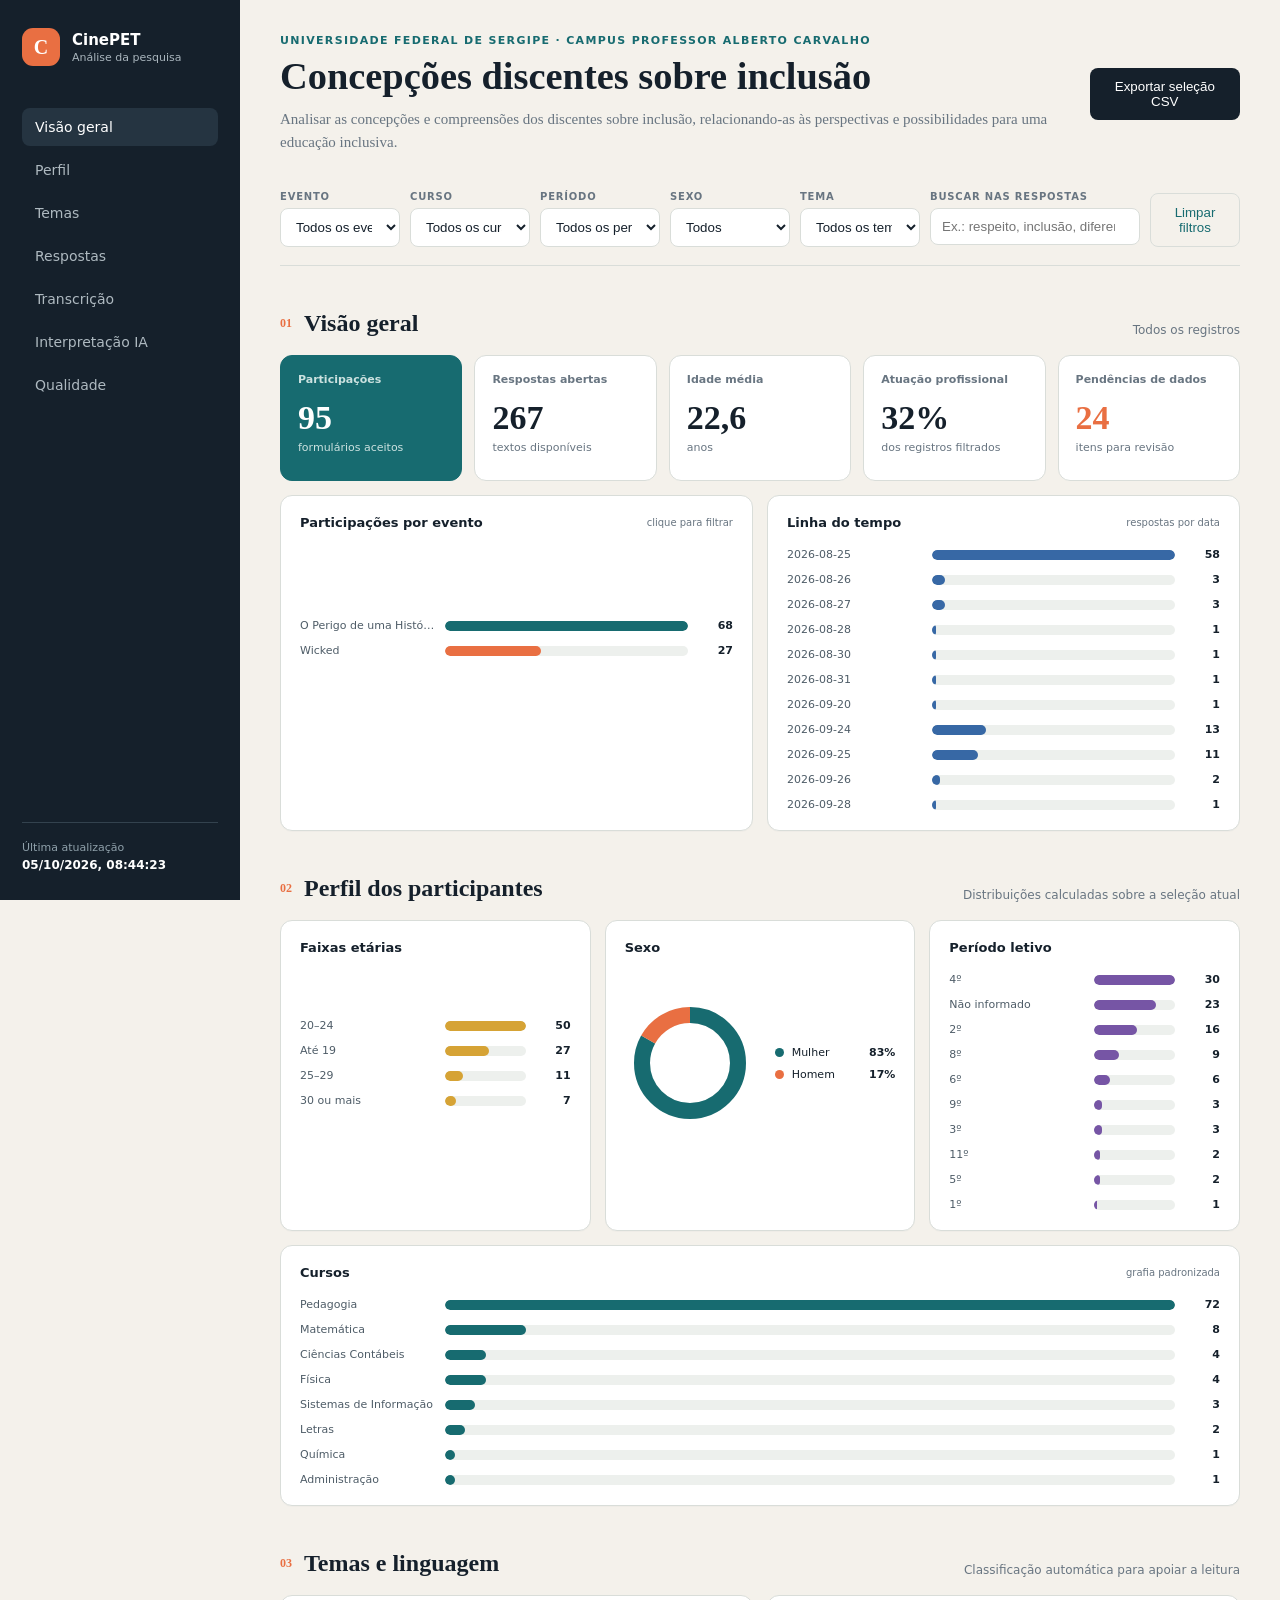
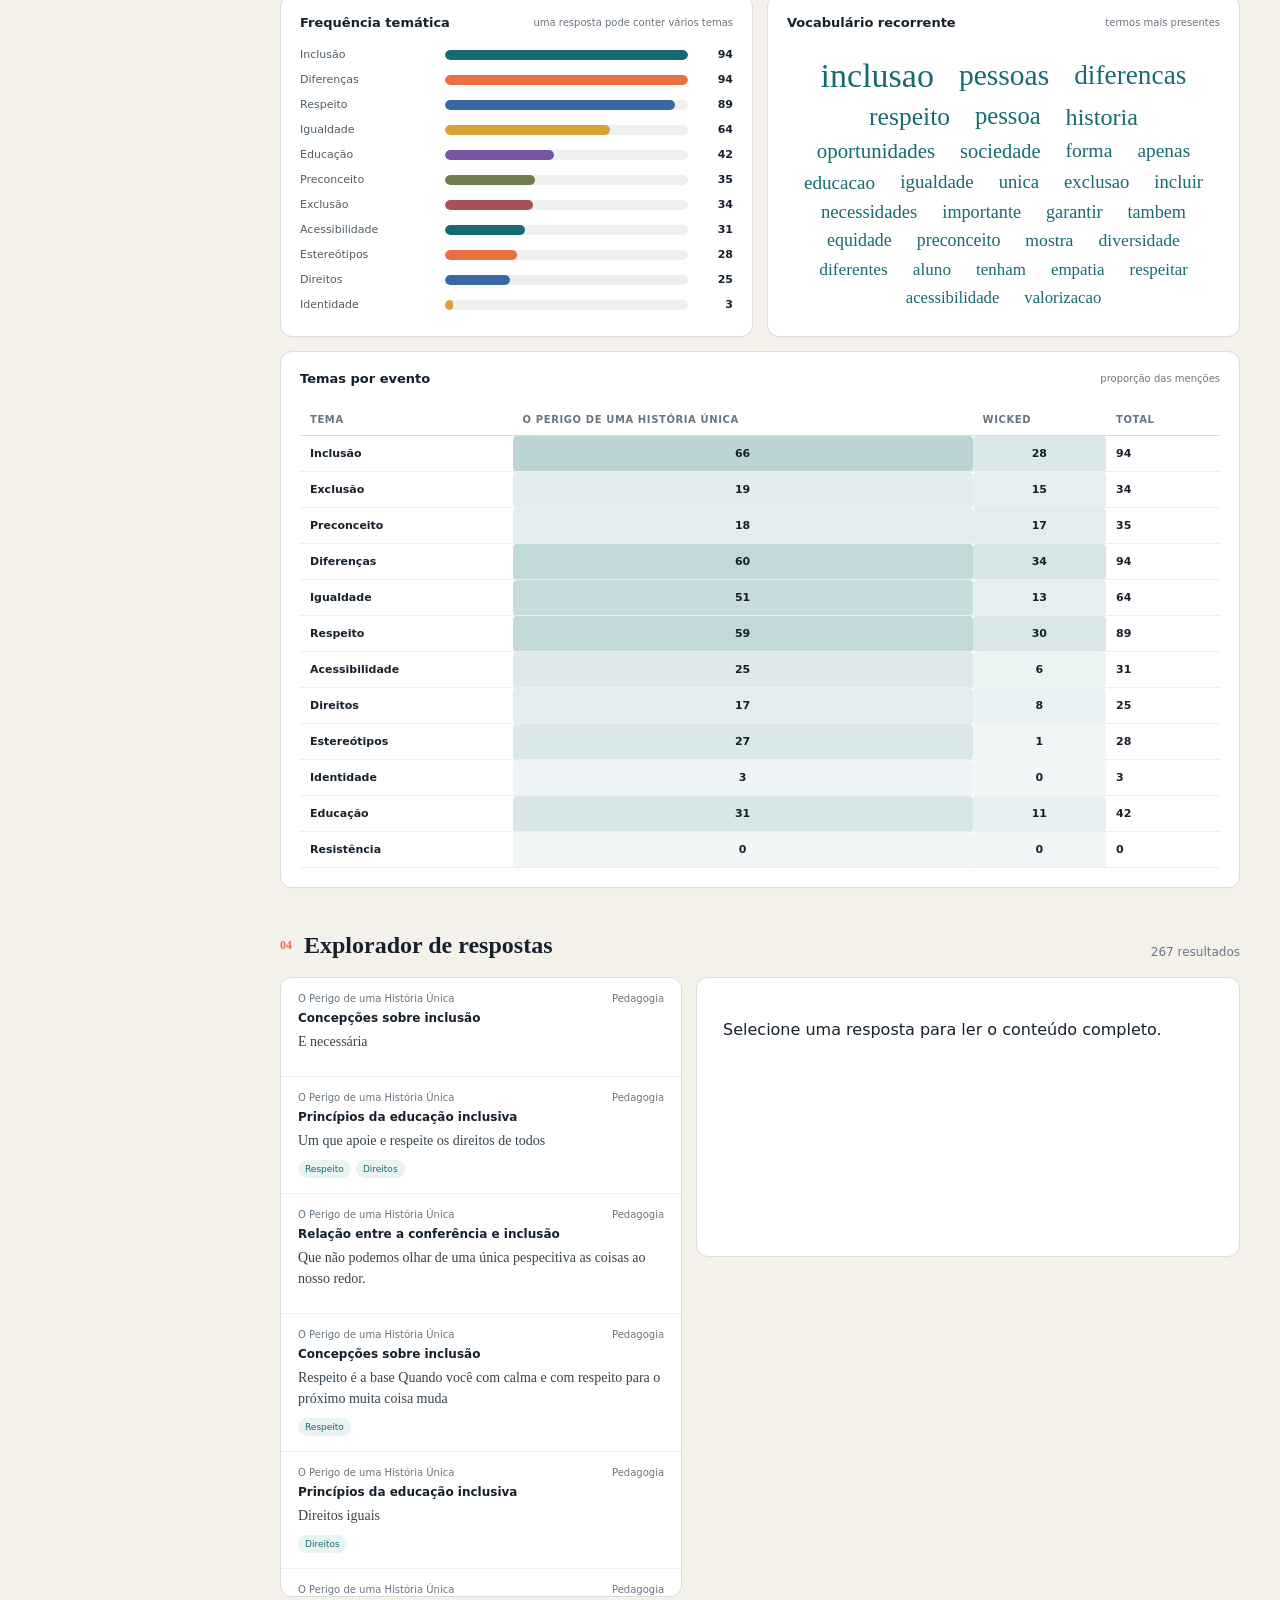
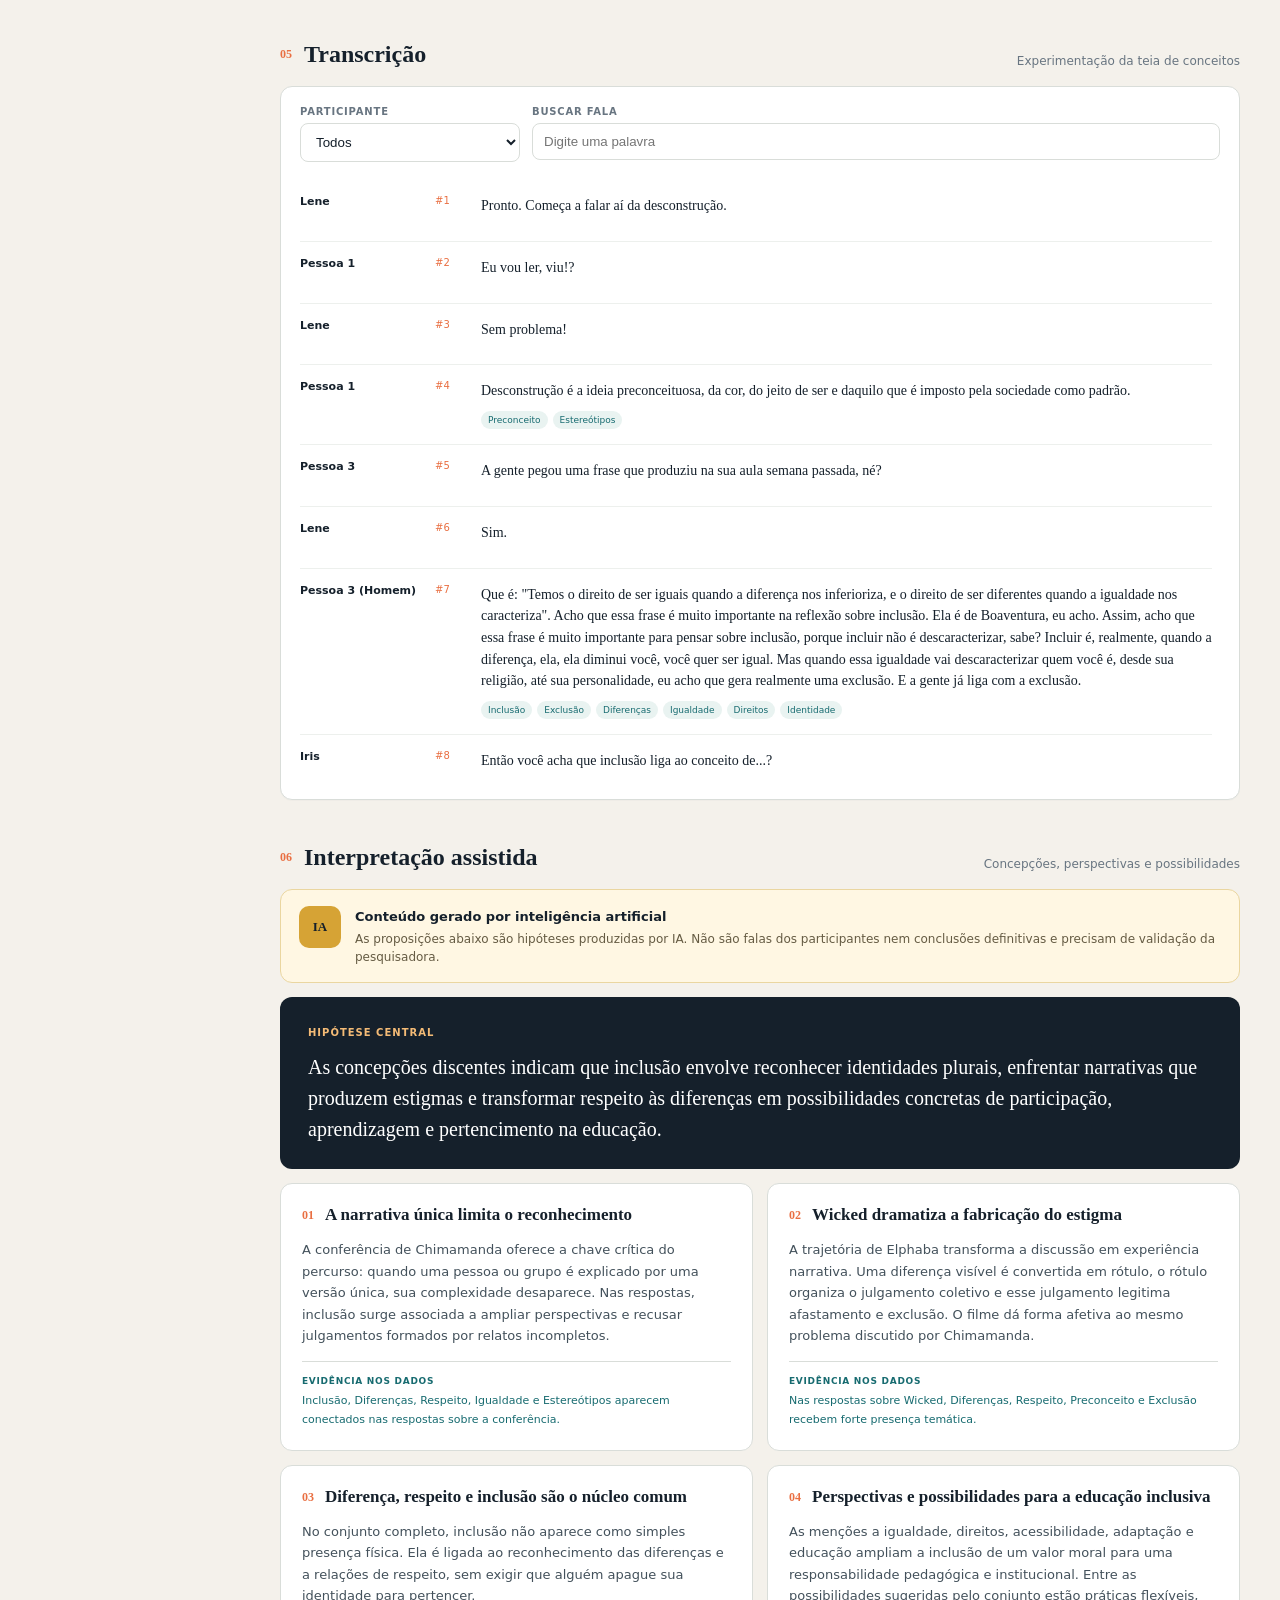
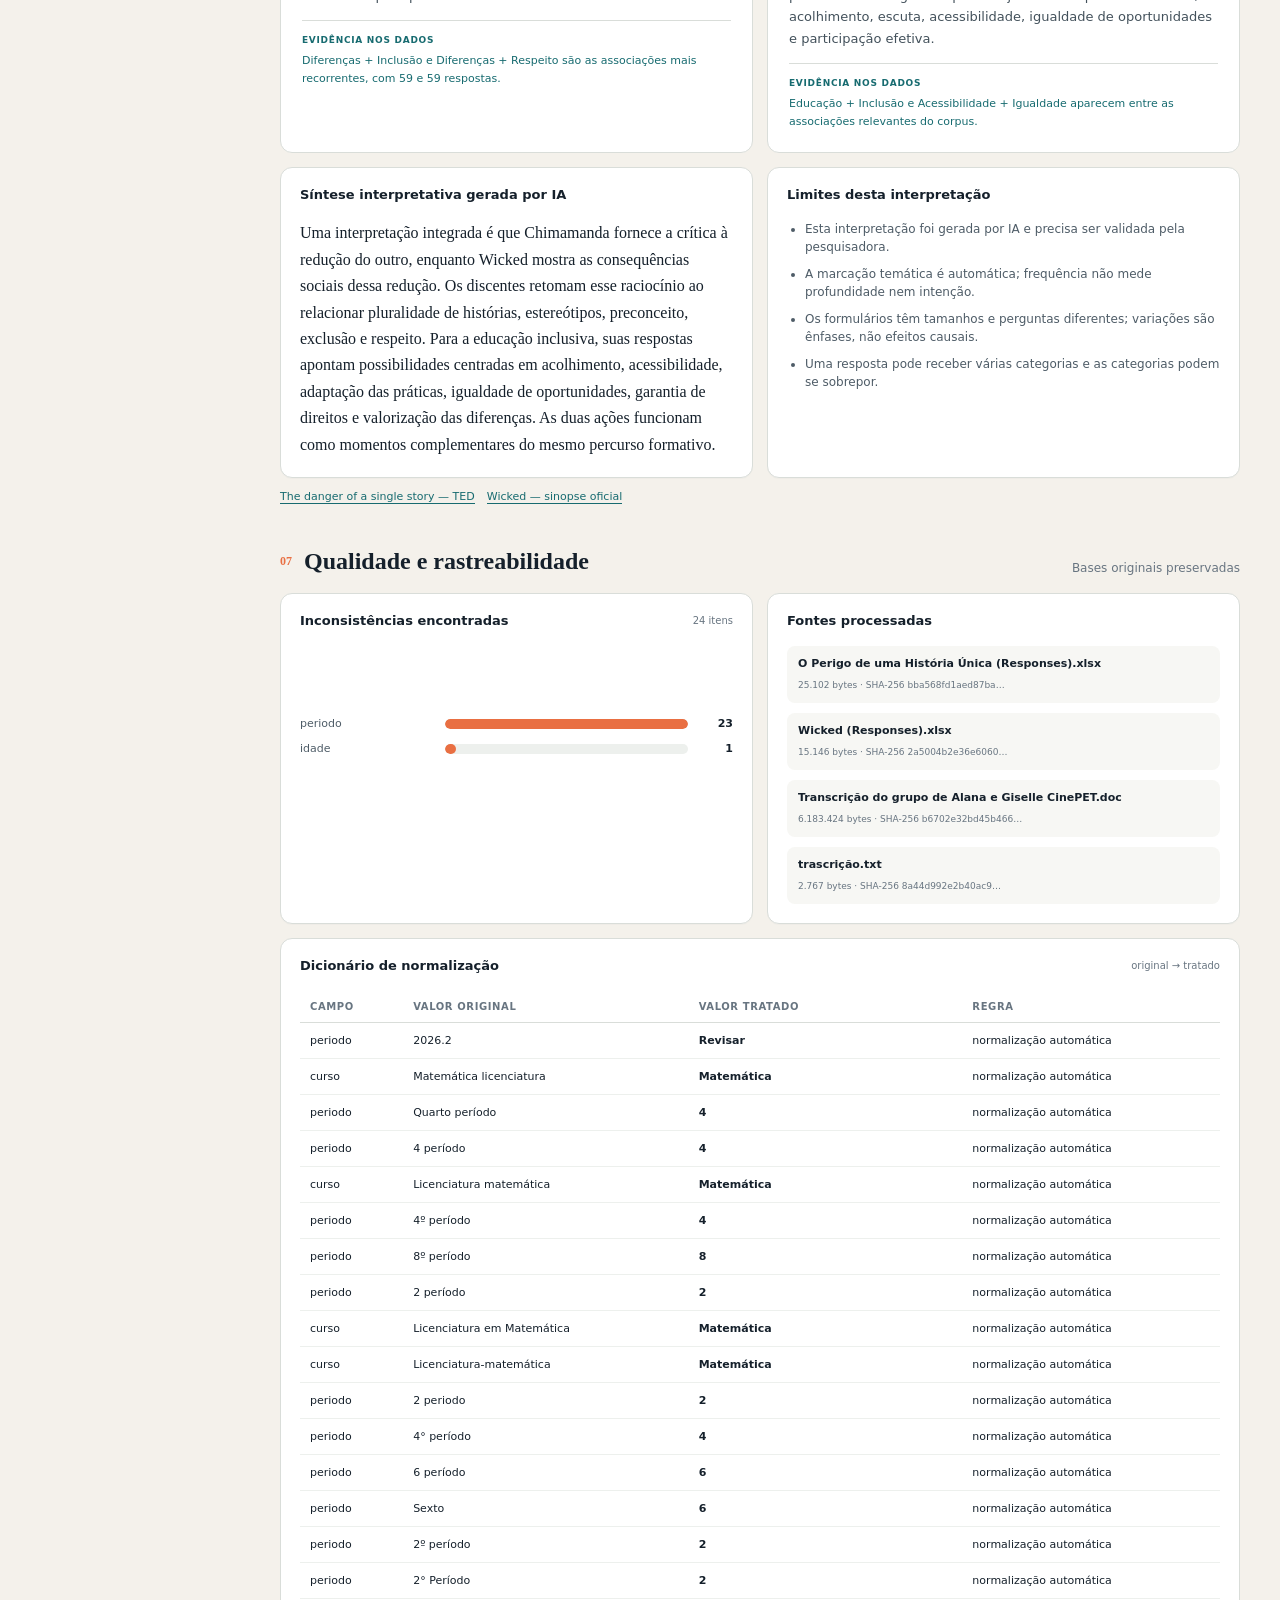
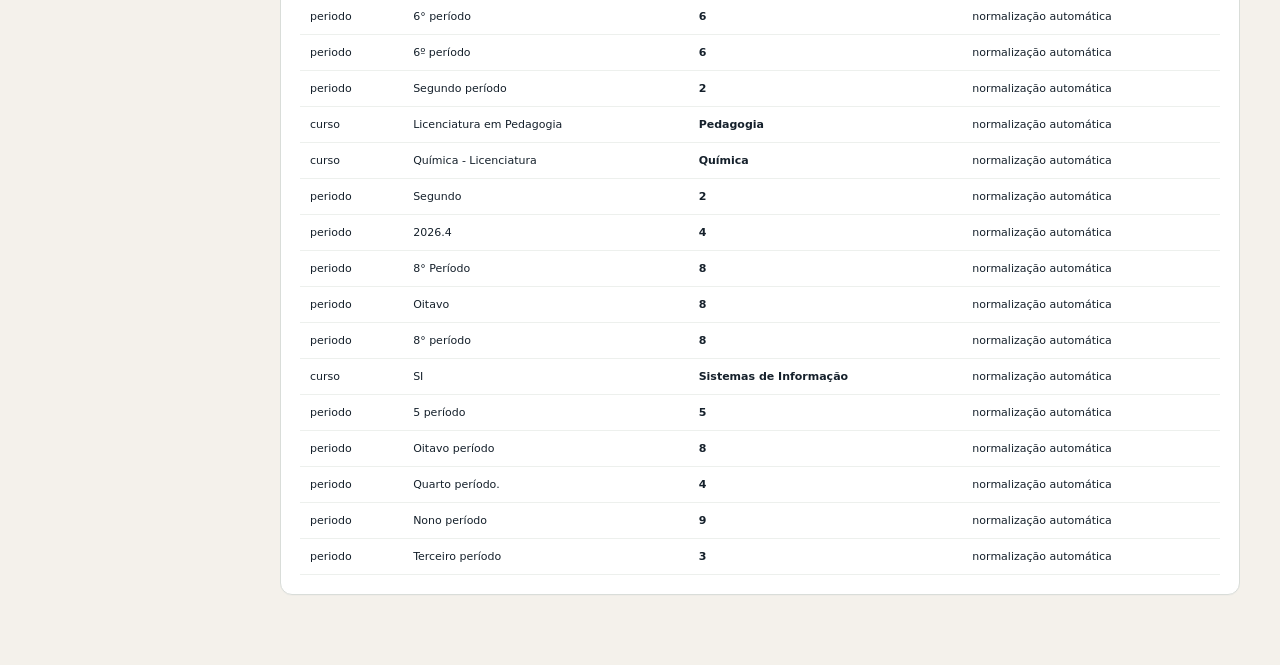
==== dashboard/index.html @ 7567038d "Initial clean dashboard commit" ====
<!doctype html>
<html lang="pt-BR">
<head>
  <meta charset="utf-8">
  <meta name="viewport" content="width=device-width,initial-scale=1">
  <meta name="description" content="Painel analítico das ações CinePET sobre inclusão.">
  <title>CinePET — Painel de análise</title>
  <link rel="icon" type="image/svg+xml" href="data:image/svg+xml,%3Csvg xmlns='http://www.w3.org/2000/svg' viewBox='0 0 64 64'%3E%3Crect width='64' height='64' rx='14' fill='%2315202b'/%3E%3Cpath d='M14 43V22h7v21zm14 0V13h7v30zm14 0V28h7v15z' fill='%23ee7a4d'/%3E%3C/svg%3E">
  <link rel="stylesheet" href="styles.css">
  <link rel="stylesheet" href="ai.css">
  <link rel="stylesheet" href="research.css">
</head>
<body>
  <aside class="sidebar">
    <div class="brand"><span class="brand-mark">C</span><div><strong>CinePET</strong><small>Análise da pesquisa</small></div></div>
    <nav aria-label="Seções do painel">
      <a href="#visao-geral" class="active">Visão geral</a>
      <a href="#perfil">Perfil</a>
      <a href="#temas">Temas</a>
      <a href="#respostas">Respostas</a>
      <a href="#transcricao">Transcrição</a>
      <a href="#interpretacao">Interpretação IA</a>
      <a href="#qualidade">Qualidade</a>
    </nav>
    <div class="sidebar-note"><span>Última atualização</span><strong id="updatedAt">—</strong></div>
  </aside>

  <main>
    <header class="topbar">
      <div><p class="eyebrow">Universidade Federal de Sergipe · Campus Professor Alberto Carvalho</p><h1>Concepções discentes sobre inclusão</h1><p class="research-objective">Analisar as concepções e compreensões dos discentes sobre inclusão, relacionando-as às perspectivas e possibilidades para uma educação inclusiva.</p></div>
      <button id="exportBtn" class="button secondary">Exportar seleção CSV</button>
    </header>

    <section class="filter-panel" aria-label="Filtros">
      <label>Evento<select id="filterEvent"><option value="">Todos os eventos</option></select></label>
      <label>Curso<select id="filterCourse"><option value="">Todos os cursos</option></select></label>
      <label>Período<select id="filterPeriod"><option value="">Todos os períodos</option></select></label>
      <label>Sexo<select id="filterSex"><option value="">Todos</option></select></label>
      <label>Tema<select id="filterTopic"><option value="">Todos os temas</option></select></label>
      <label class="search-label">Buscar nas respostas<input id="filterSearch" type="search" placeholder="Ex.: respeito, inclusão, diferença"></label>
      <button id="clearFilters" class="button ghost">Limpar filtros</button>
    </section>

    <section id="visao-geral" class="section">
      <div class="section-heading"><div><span class="section-number">01</span><h2>Visão geral</h2></div><p id="filterSummary">Todos os registros</p></div>
      <div class="kpi-grid">
        <article class="kpi accent"><span>Participações</span><strong id="kpiRecords">0</strong><small>formulários aceitos</small></article>
        <article class="kpi"><span>Respostas abertas</span><strong id="kpiAnswers">0</strong><small>textos disponíveis</small></article>
        <article class="kpi"><span>Idade média</span><strong id="kpiAge">—</strong><small>anos</small></article>
        <article class="kpi"><span>Atuação profissional</span><strong id="kpiWork">—</strong><small>dos registros filtrados</small></article>
        <article class="kpi warning"><span>Pendências de dados</span><strong id="kpiIssues">0</strong><small>itens para revisão</small></article>
      </div>
      <div class="grid two">
        <article class="panel"><div class="panel-title"><h3>Participações por evento</h3><span>clique para filtrar</span></div><div id="eventChart" class="bar-chart"></div></article>
        <article class="panel"><div class="panel-title"><h3>Linha do tempo</h3><span>respostas por data</span></div><div id="timelineChart" class="bar-chart"></div></article>
      </div>
    </section>

    <section id="perfil" class="section">
      <div class="section-heading"><div><span class="section-number">02</span><h2>Perfil dos participantes</h2></div><p>Distribuições calculadas sobre a seleção atual</p></div>
      <div class="grid three">
        <article class="panel"><div class="panel-title"><h3>Faixas etárias</h3></div><div id="ageChart" class="bar-chart"></div></article>
        <article class="panel"><div class="panel-title"><h3>Sexo</h3></div><div id="sexChart" class="donut-wrap"></div></article>
        <article class="panel"><div class="panel-title"><h3>Período letivo</h3></div><div id="periodChart" class="bar-chart"></div></article>
      </div>
      <article class="panel wide"><div class="panel-title"><h3>Cursos</h3><span>grafia padronizada</span></div><div id="courseChart" class="bar-chart horizontal"></div></article>
    </section>

    <section id="temas" class="section">
      <div class="section-heading"><div><span class="section-number">03</span><h2>Temas e linguagem</h2></div><p>Classificação automática para apoiar a leitura</p></div>
      <div class="grid two theme-layout">
        <article class="panel"><div class="panel-title"><h3>Frequência temática</h3><span>uma resposta pode conter vários temas</span></div><div id="topicChart" class="bar-chart horizontal"></div></article>
        <article class="panel"><div class="panel-title"><h3>Vocabulário recorrente</h3><span>termos mais presentes</span></div><div id="wordCloud" class="word-cloud"></div></article>
      </div>
      <article class="panel wide"><div class="panel-title"><h3>Temas por evento</h3><span>proporção das menções</span></div><div class="table-scroll"><table id="topicMatrix"><thead></thead><tbody></tbody></table></div></article>
    </section>

    <section id="respostas" class="section">
      <div class="section-heading"><div><span class="section-number">04</span><h2>Explorador de respostas</h2></div><p id="answerCount">0 resultados</p></div>
      <div class="answer-layout">
        <div id="answerList" class="answer-list"></div>
        <aside id="answerDetail" class="answer-detail"><p>Selecione uma resposta para ler o conteúdo completo.</p></aside>
      </div>
    </section>

    <section id="transcricao" class="section">
      <div class="section-heading"><div><span class="section-number">05</span><h2>Transcrição</h2></div><p>Experimentação da teia de conceitos</p></div>
      <article class="panel transcript-panel">
        <div class="transcript-controls"><label>Participante<select id="speakerFilter"><option value="">Todos</option></select></label><label>Buscar fala<input id="speechSearch" type="search" placeholder="Digite uma palavra"></label></div>
        <div id="transcriptList" class="transcript-list"></div>
      </article>
    </section>

    <section id="interpretacao" class="section ai-section">
      <div class="section-heading"><div><span class="section-number">06</span><h2>Interpretação assistida</h2></div><p>Concepções, perspectivas e possibilidades</p></div>
      <div class="ai-disclosure"><span class="ai-badge">IA</span><div><strong>Conteúdo gerado por inteligência artificial</strong><p>As proposições abaixo são hipóteses produzidas por IA. Não são falas dos participantes nem conclusões definitivas e precisam de validação da pesquisadora.</p></div></div>
      <article class="ai-thesis"><span>Hipótese central</span><blockquote id="aiThesis"></blockquote></article>
      <div id="aiReadings" class="ai-readings"></div>
      <div class="grid two ai-footer">
        <article class="panel"><div class="panel-title"><h3>Síntese interpretativa gerada por IA</h3></div><p id="aiSummary" class="long-copy"></p></article>
        <article class="panel"><div class="panel-title"><h3>Limites desta interpretação</h3></div><ul id="aiLimits" class="limits"></ul></article>
      </div>
      <div id="aiReferences" class="ai-references"></div>
    </section>

    <section id="qualidade" class="section">
      <div class="section-heading"><div><span class="section-number">07</span><h2>Qualidade e rastreabilidade</h2></div><p>Bases originais preservadas</p></div>
      <div class="grid two">
        <article class="panel"><div class="panel-title"><h3>Inconsistências encontradas</h3><span id="issueCount">0 itens</span></div><div id="issueChart" class="bar-chart"></div></article>
        <article class="panel audit"><div class="panel-title"><h3>Fontes processadas</h3></div><div id="sourceList"></div></article>
      </div>
      <article class="panel wide"><div class="panel-title"><h3>Dicionário de normalização</h3><span>original → tratado</span></div><div class="table-scroll"><table id="mappingTable"><thead><tr><th>Campo</th><th>Valor original</th><th>Valor tratado</th><th>Regra</th></tr></thead><tbody></tbody></table></div></article>
    </section>
  </main>

  <script src="data.js"></script>
  <script src="app.js"></script>
</body>
</html>
---- dashboard/styles.css ----
:root{--ink:#15202b;--muted:#687581;--paper:#f4f1eb;--surface:#fff;--line:#d9ddd9;--accent:#e96f42;--teal:#176b70;--gold:#d6a335;--blue:#3768a5;--violet:#7655a5;--shadow:0 12px 36px rgba(21,32,43,.08);font-family:Inter,ui-sans-serif,system-ui,-apple-system,BlinkMacSystemFont,"Segoe UI",sans-serif;color:var(--ink);background:var(--paper)}*{box-sizing:border-box}html{scroll-behavior:smooth}body{margin:0;display:grid;grid-template-columns:240px minmax(0,1fr);min-height:100vh}.sidebar{position:sticky;top:0;height:100vh;background:var(--ink);color:#fff;padding:28px 22px;display:flex;flex-direction:column;z-index:10}.brand{display:flex;align-items:center;gap:12px;margin-bottom:42px}.brand-mark{display:grid;place-items:center;width:38px;height:38px;border-radius:11px;background:var(--accent);font:800 20px Georgia,serif}.brand div{display:flex;flex-direction:column}.brand strong{font-size:15px}.brand small{font-size:11px;color:#a9b5bd;margin-top:2px}.sidebar nav{display:flex;flex-direction:column;gap:5px}.sidebar nav a{color:#aeb9c0;text-decoration:none;padding:11px 13px;border-radius:8px;font-size:14px}.sidebar nav a:hover,.sidebar nav a.active{color:#fff;background:#253441}.sidebar-note{margin-top:auto;border-top:1px solid #33424e;padding-top:18px;display:flex;flex-direction:column;gap:4px}.sidebar-note span{font-size:11px;color:#8fa0aa}.sidebar-note strong{font-size:12px;font-weight:600}main{min-width:0;padding:34px 40px 70px;max-width:1600px;width:100%;margin:auto}.topbar{display:flex;justify-content:space-between;align-items:center;gap:20px;margin-bottom:24px}.eyebrow{text-transform:uppercase;letter-spacing:.12em;font-size:11px;color:var(--teal);font-weight:800;margin:0 0 7px}.topbar h1{font:600 clamp(26px,3vw,39px) Georgia,serif;margin:0}.button{border:0;border-radius:8px;padding:11px 15px;font:700 12px inherit;cursor:pointer}.button.secondary{background:var(--ink);color:#fff}.button.ghost{background:transparent;color:var(--teal);border:1px solid var(--line);align-self:end}.filter-panel{position:sticky;top:0;z-index:8;background:rgba(244,241,235,.95);backdrop-filter:blur(12px);display:grid;grid-template-columns:repeat(5,minmax(120px,1fr)) minmax(210px,1.6fr) auto;gap:10px;padding:14px 0 18px;border-bottom:1px solid var(--line)}label{display:flex;flex-direction:column;gap:6px;font-size:10px;text-transform:uppercase;letter-spacing:.08em;font-weight:800;color:var(--muted)}select,input{width:100%;border:1px solid var(--line);background:var(--surface);border-radius:8px;padding:10px 11px;color:var(--ink);font:500 13px inherit;outline:none}select:focus,input:focus{border-color:var(--teal);box-shadow:0 0 0 3px rgba(23,107,112,.12)}.section{padding-top:44px;scroll-margin-top:80px}.section-heading{display:flex;align-items:end;justify-content:space-between;gap:20px;margin-bottom:18px}.section-heading>div{display:flex;align-items:center;gap:12px}.section-number{font:700 12px Georgia,serif;color:var(--accent)}h2{font:600 24px Georgia,serif;margin:0}.section-heading p{font-size:12px;color:var(--muted);margin:0}.kpi-grid{display:grid;grid-template-columns:repeat(5,1fr);gap:12px;margin-bottom:14px}.kpi{background:var(--surface);border:1px solid var(--line);border-radius:12px;padding:17px;min-height:126px;display:flex;flex-direction:column}.kpi span{font-size:11px;color:var(--muted);font-weight:700}.kpi strong{font:600 34px Georgia,serif;margin:13px 0 4px}.kpi small{font-size:11px;color:var(--muted)}.kpi.accent{background:var(--teal);color:#fff;border-color:var(--teal)}.kpi.accent span,.kpi.accent small{color:#cce2e0}.kpi.warning strong{color:var(--accent)}.grid{display:grid;gap:14px}.grid.two{grid-template-columns:repeat(2,minmax(0,1fr))}.grid.three{grid-template-columns:repeat(3,minmax(0,1fr))}.panel{background:var(--surface);border:1px solid var(--line);border-radius:12px;padding:19px;box-shadow:0 1px 0 rgba(21,32,43,.02);min-width:0}.panel.wide{margin-top:14px}.panel-title{display:flex;justify-content:space-between;gap:12px;align-items:center;margin-bottom:18px}.panel-title h3{font-size:13px;margin:0}.panel-title span{font-size:10px;color:var(--muted)}.bar-chart{display:flex;flex-direction:column;gap:12px;min-height:180px;justify-content:center}.bar-row{display:grid;grid-template-columns:minmax(75px,135px) 1fr 35px;align-items:center;gap:10px;font-size:11px}.bar-label{overflow:hidden;text-overflow:ellipsis;white-space:nowrap;color:#4e5c67}.bar-track{height:10px;background:#edf0ed;border-radius:20px;overflow:hidden}.bar-fill{height:100%;background:var(--teal);border-radius:20px;min-width:2px;transition:width .45s ease}.bar-row.clickable{cursor:pointer}.bar-row.clickable:hover .bar-fill{background:var(--accent)}.bar-value{text-align:right;font-weight:800}.donut-wrap{display:grid;place-items:center;min-height:180px}.donut{display:grid;grid-template-columns:130px 1fr;gap:20px;align-items:center;width:100%}.donut svg{width:130px;height:130px;transform:rotate(-90deg)}.donut circle{fill:none;stroke-width:16}.donut .base{stroke:#edf0ed}.legend{display:flex;flex-direction:column;gap:9px}.legend-item{display:grid;grid-template-columns:10px 1fr auto;gap:7px;align-items:center;font-size:11px}.dot{width:9px;height:9px;border-radius:50%}.word-cloud{min-height:235px;display:flex;flex-wrap:wrap;gap:9px 13px;align-content:center;justify-content:center;padding:10px}.word-cloud button{border:0;background:none;color:var(--teal);cursor:pointer;font-family:Georgia,serif;line-height:1}.word-cloud button:hover{color:var(--accent)}table{border-collapse:collapse;width:100%;font-size:11px}th{text-align:left;color:var(--muted);font-size:10px;text-transform:uppercase;letter-spacing:.06em;padding:10px;border-bottom:1px solid var(--line)}td{padding:11px 10px;border-bottom:1px solid #edf0ed}tbody tr:hover{background:#faf9f6}.table-scroll{overflow:auto}.matrix-cell{text-align:center;font-weight:800;border-radius:4px}.answer-layout{display:grid;grid-template-columns:minmax(300px,.85fr) minmax(350px,1.15fr);gap:14px;align-items:start}.answer-list,.answer-detail{background:var(--surface);border:1px solid var(--line);border-radius:12px}.answer-list{max-height:620px;overflow:auto}.answer-card{padding:15px 17px;border-bottom:1px solid #edf0ed;cursor:pointer}.answer-card:hover,.answer-card.active{background:#f4f8f7}.answer-card header{display:flex;justify-content:space-between;gap:10px;font-size:10px;color:var(--muted);margin-bottom:7px}.answer-card h4{font-size:12px;margin:0 0 6px}.answer-card p{font:14px/1.5 Georgia,serif;margin:0;color:#35434d;display:-webkit-box;-webkit-line-clamp:2;-webkit-box-orient:vertical;overflow:hidden}.chips{display:flex;flex-wrap:wrap;gap:5px;margin-top:9px}.chip{font-size:9px;color:var(--teal);background:#e9f3f1;border-radius:20px;padding:4px 7px}.answer-detail{position:sticky;top:100px;min-height:280px;padding:26px}.answer-detail h3{font:600 20px Georgia,serif;margin:5px 0 18px}.answer-detail blockquote{font:18px/1.65 Georgia,serif;margin:0;color:#2d3a44}.answer-detail .meta{display:flex;gap:15px;flex-wrap:wrap;color:var(--muted);font-size:11px;margin-top:22px;padding-top:16px;border-top:1px solid var(--line)}.transcript-controls{display:grid;grid-template-columns:220px 1fr;gap:12px;margin-bottom:18px}.transcript-list{max-height:600px;overflow:auto;padding-right:8px}.speech{display:grid;grid-template-columns:125px 36px 1fr;gap:10px;padding:15px 0;border-bottom:1px solid #edf0ed}.speech strong{font-size:11px}.speech time{font-size:10px;color:var(--accent)}.speech p{font:14px/1.55 Georgia,serif;margin:0}.audit #sourceList{display:flex;flex-direction:column;gap:10px}.source{padding:11px;background:#f7f7f4;border-radius:8px}.source strong{font-size:11px;display:block;margin-bottom:3px}.source span{font-size:9px;color:var(--muted);word-break:break-all}.empty{padding:40px;text-align:center;color:var(--muted);font-size:13px}@media(max-width:1180px){body{grid-template-columns:190px 1fr}.filter-panel{grid-template-columns:repeat(3,1fr)}.kpi-grid{grid-template-columns:repeat(3,1fr)}main{padding:28px}}@media(max-width:800px){body{display:block}.sidebar{position:relative;height:auto;padding:17px}.sidebar nav{display:none}.sidebar-note{display:none}main{padding:20px}.filter-panel{position:relative;grid-template-columns:repeat(2,1fr)}.search-label{grid-column:1/-1}.kpi-grid,.grid.two,.grid.three,.answer-layout{grid-template-columns:1fr}.answer-detail{position:relative;top:auto}.section-heading{align-items:start;flex-direction:column}.topbar{align-items:start;flex-direction:column}.transcript-controls{grid-template-columns:1fr}.speech{grid-template-columns:95px 25px 1fr}}@media(max-width:520px){.filter-panel{grid-template-columns:1fr}.search-label{grid-column:auto}.kpi-grid{grid-template-columns:1fr 1fr}.kpi{min-height:105px}.kpi strong{font-size:28px}.donut{grid-template-columns:1fr}.donut svg{margin:auto}}
---- dashboard/ai.css ----
.ai-disclosure{display:flex;gap:14px;align-items:flex-start;background:#fff7e3;border:1px solid #ead6a0;border-radius:12px;padding:16px 18px;margin-bottom:14px}.ai-badge{display:grid;place-items:center;flex:0 0 42px;height:42px;border-radius:10px;background:var(--gold);color:var(--ink);font:800 13px Georgia,serif}.ai-disclosure strong{font-size:13px}.ai-disclosure p{margin:5px 0 0;color:#655b43;font-size:12px;line-height:1.5}.ai-thesis{background:var(--ink);color:#fff;border-radius:12px;padding:24px 28px;margin-bottom:14px}.ai-thesis>span{color:#f4bb76;text-transform:uppercase;letter-spacing:.1em;font-size:10px;font-weight:800}.ai-thesis blockquote{font:20px/1.55 Georgia,serif;margin:12px 0 0;max-width:1050px}.ai-readings{display:grid;grid-template-columns:repeat(2,minmax(0,1fr));gap:14px}.ai-card{background:var(--surface);border:1px solid var(--line);border-radius:12px;padding:21px}.ai-card header{display:flex;gap:11px;align-items:start}.ai-card .ai-index{font:700 12px Georgia,serif;color:var(--accent);padding-top:3px}.ai-card h3{font:600 17px Georgia,serif;margin:0}.ai-card p{font-size:13px;line-height:1.65;color:#43515b;margin:14px 0}.ai-card .ai-evidence{border-top:1px solid var(--line);padding-top:12px;margin-bottom:0;font-size:11px;color:var(--teal)}.ai-evidence strong{display:block;text-transform:uppercase;letter-spacing:.08em;font-size:9px;margin-bottom:4px}.ai-footer{margin-top:14px}.long-copy{font:16px/1.65 Georgia,serif;margin:0}.limits{padding-left:18px;margin:0;display:flex;flex-direction:column;gap:9px;color:#4e5c67;font-size:12px;line-height:1.5}.ai-references{display:flex;gap:12px;flex-wrap:wrap;margin-top:12px}.ai-references a{color:var(--teal);font-size:11px;text-decoration:none;border-bottom:1px solid currentColor}@media(max-width:800px){.ai-readings{grid-template-columns:1fr}.ai-thesis{padding:20px}.ai-thesis blockquote{font-size:17px}}
---- dashboard/research.css ----
.research-objective {
  max-width: 860px;
  margin: 10px 0 0;
  color: var(--muted);
  font: 15px/1.5 Georgia, serif;
}

@media (max-width: 800px) {
  .research-objective {
    font-size: 14px;
  }
}
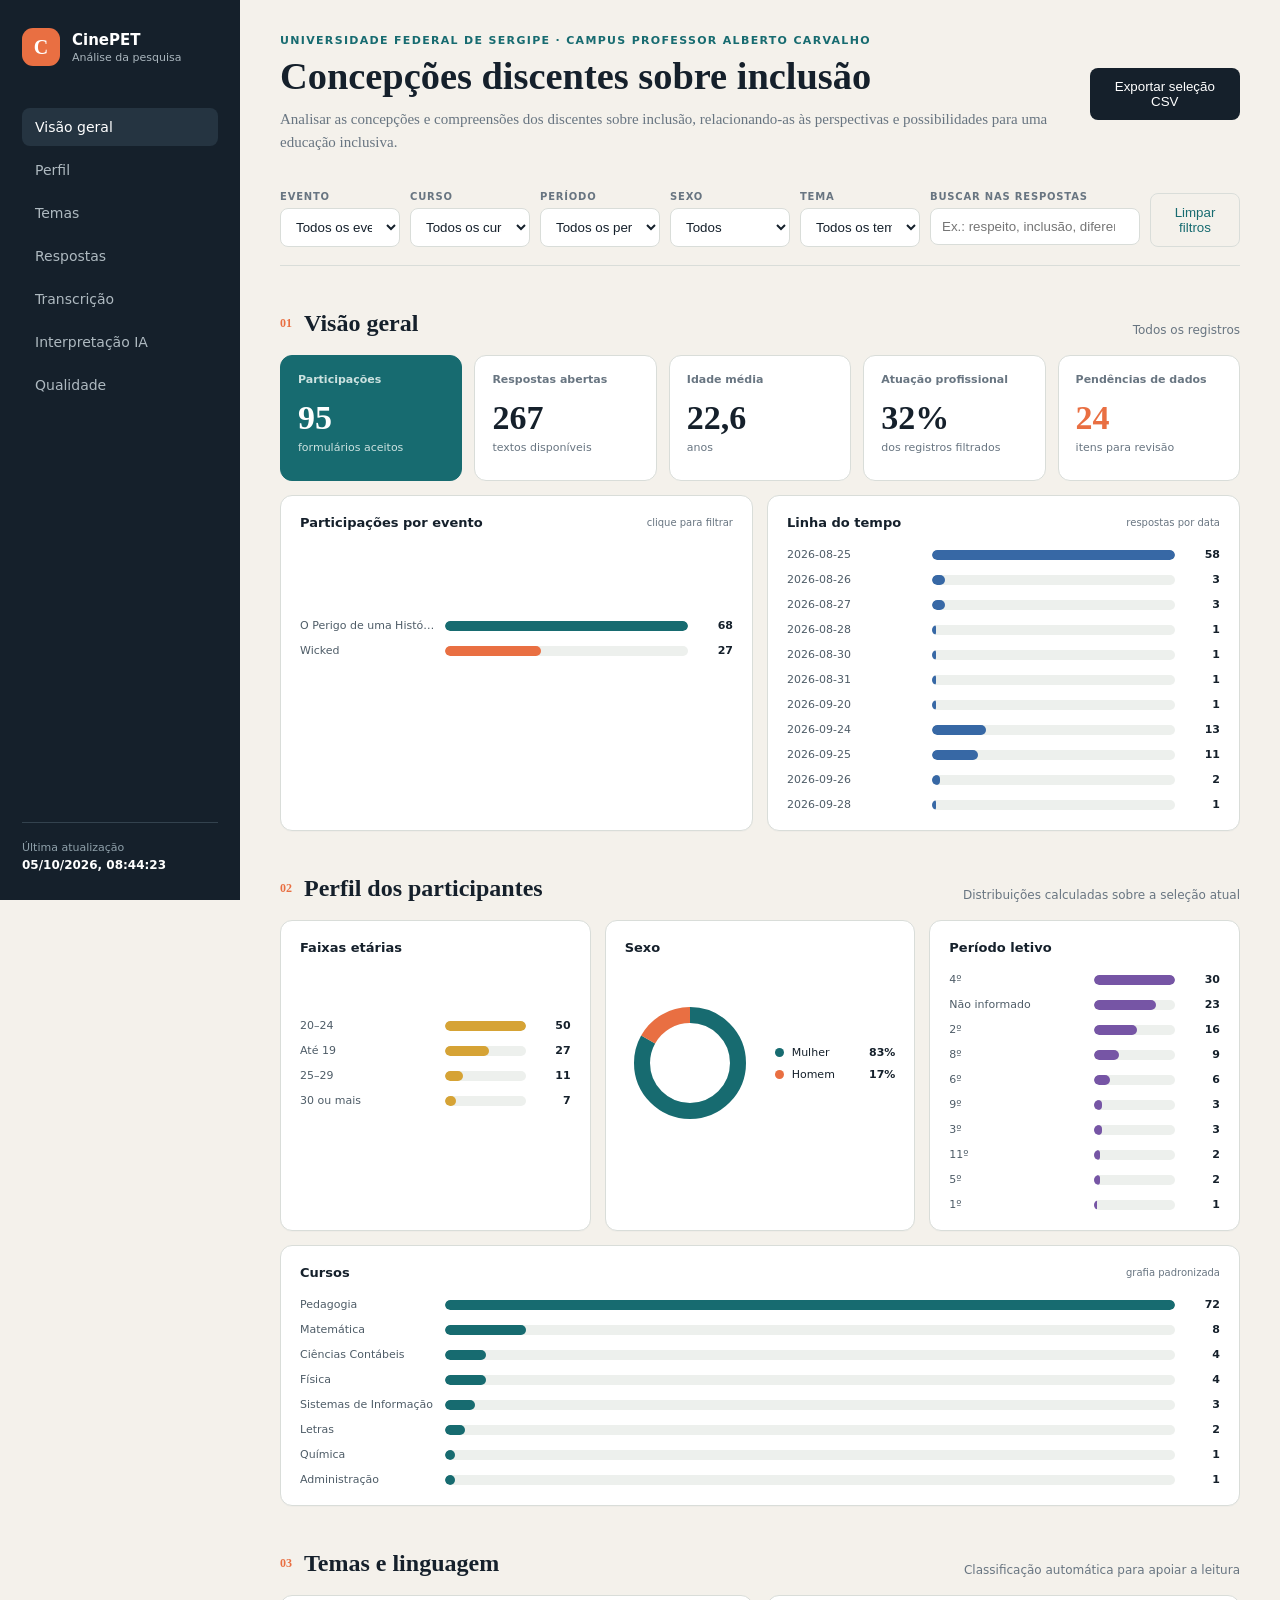
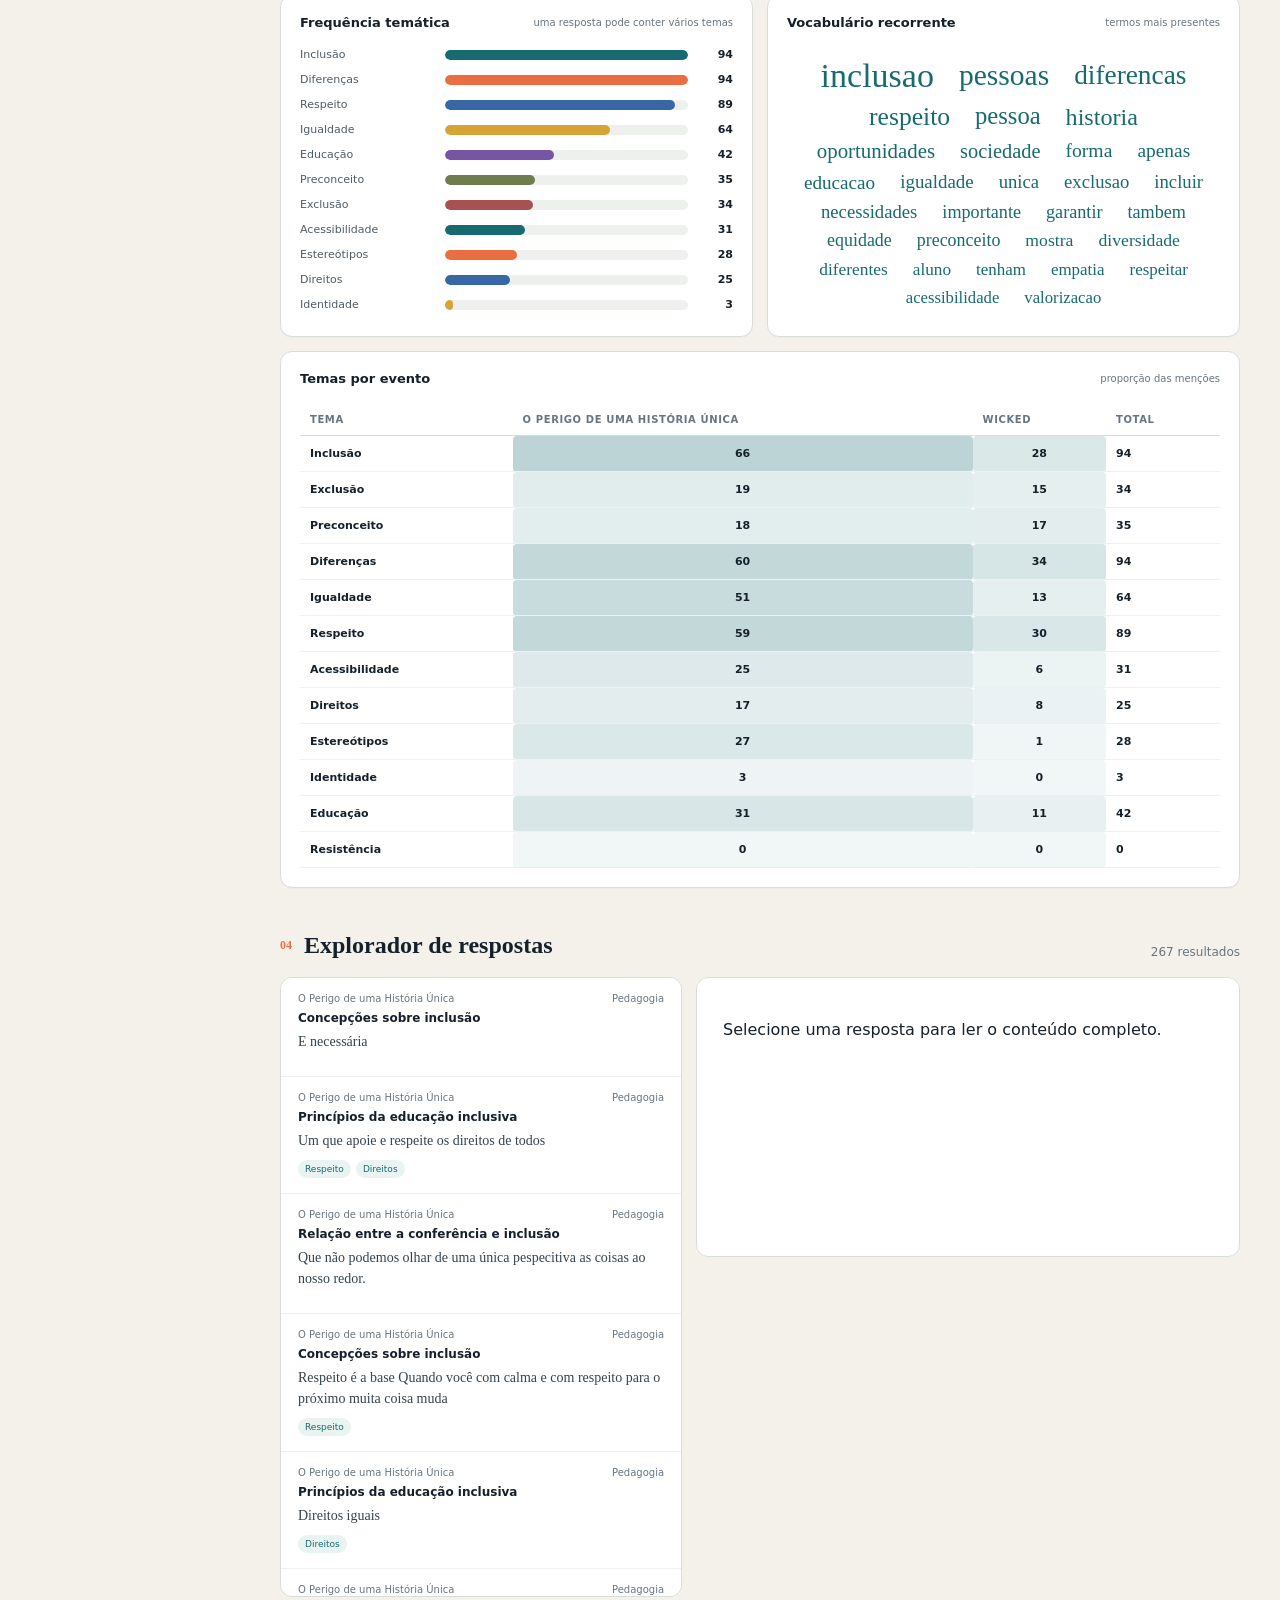
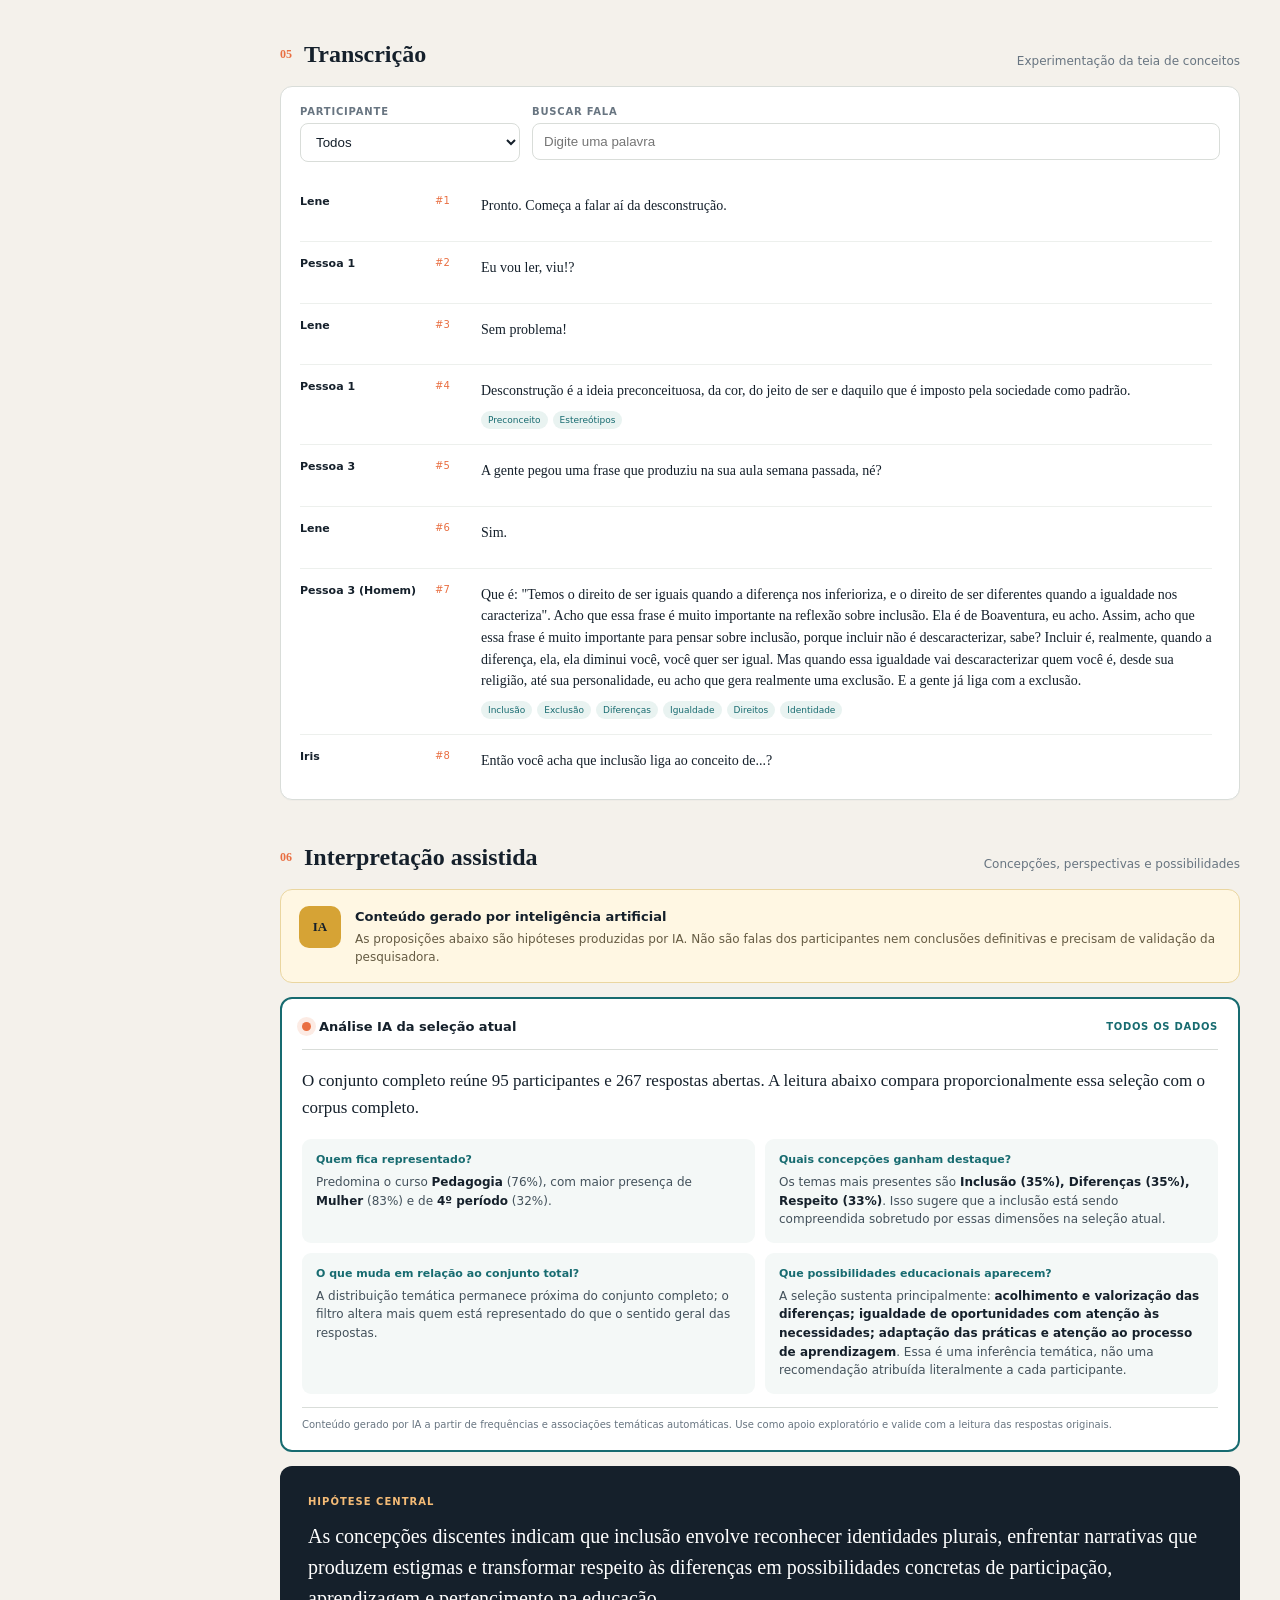
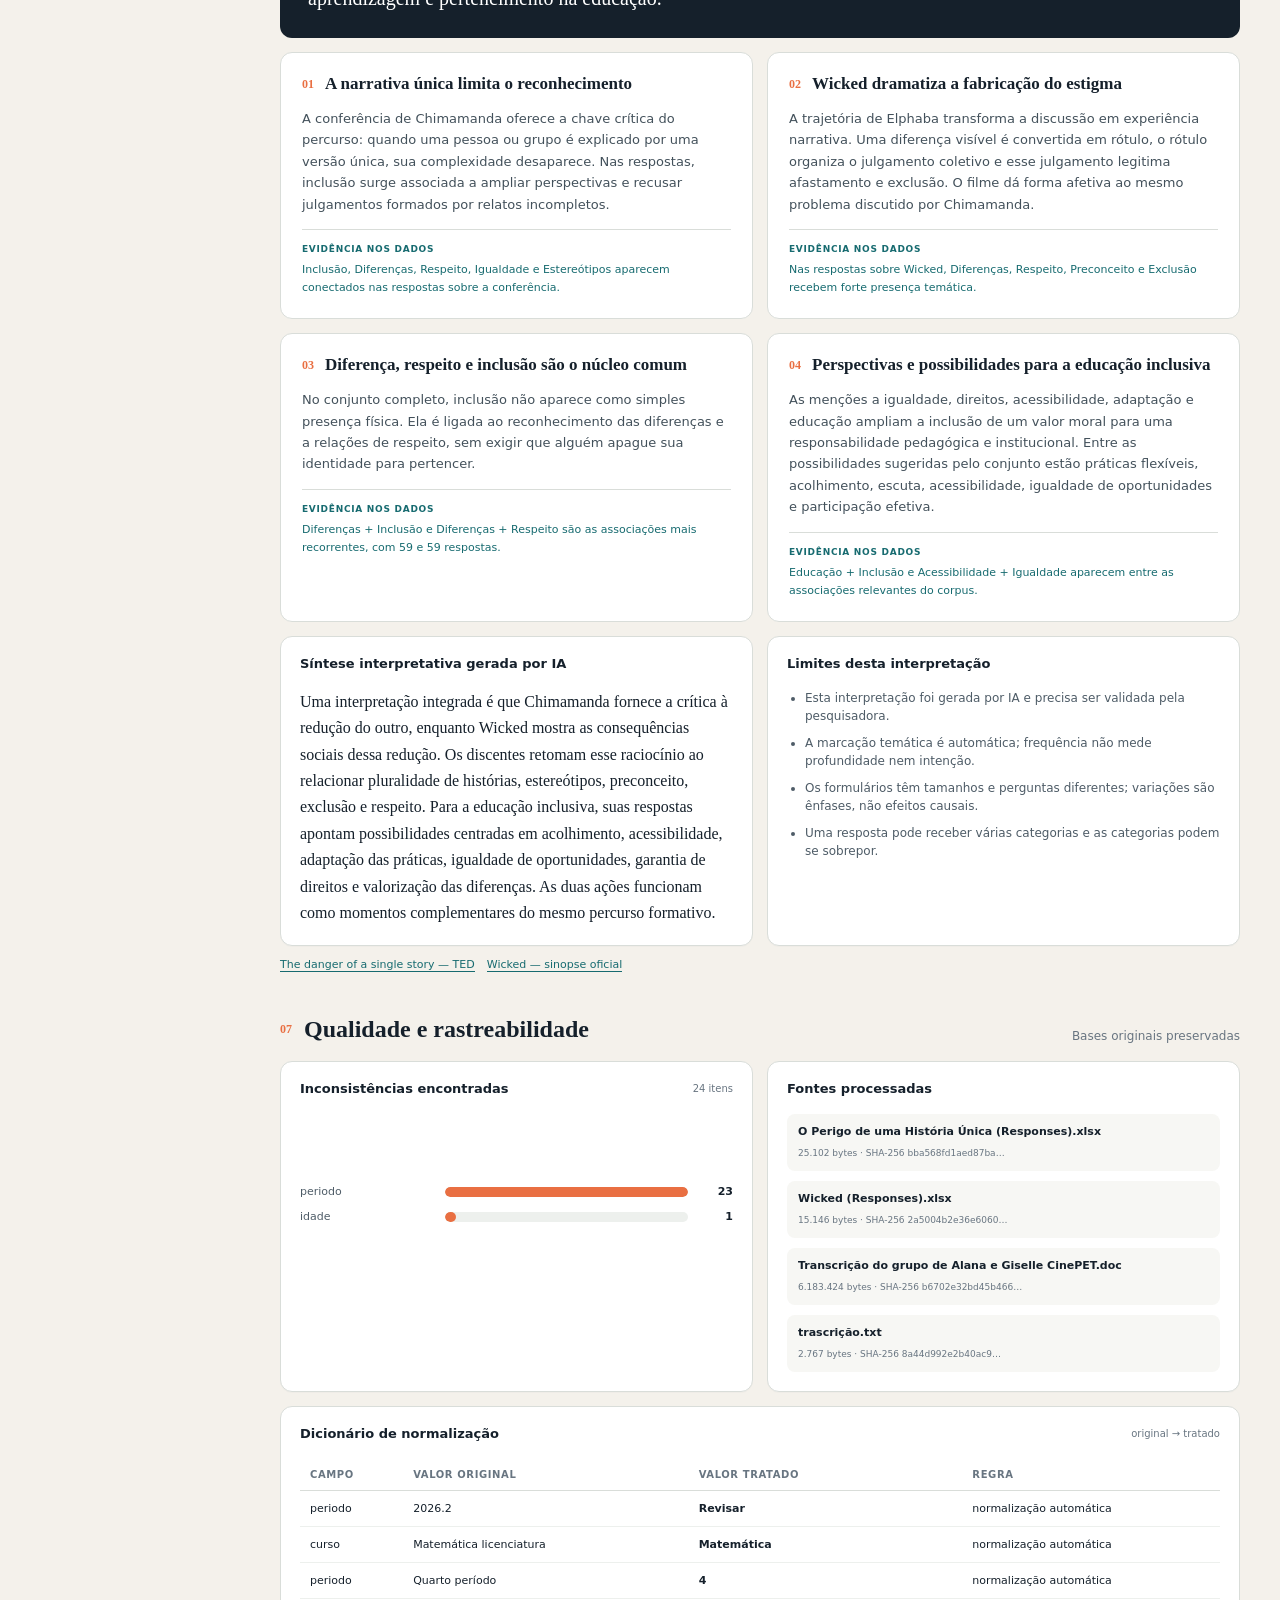
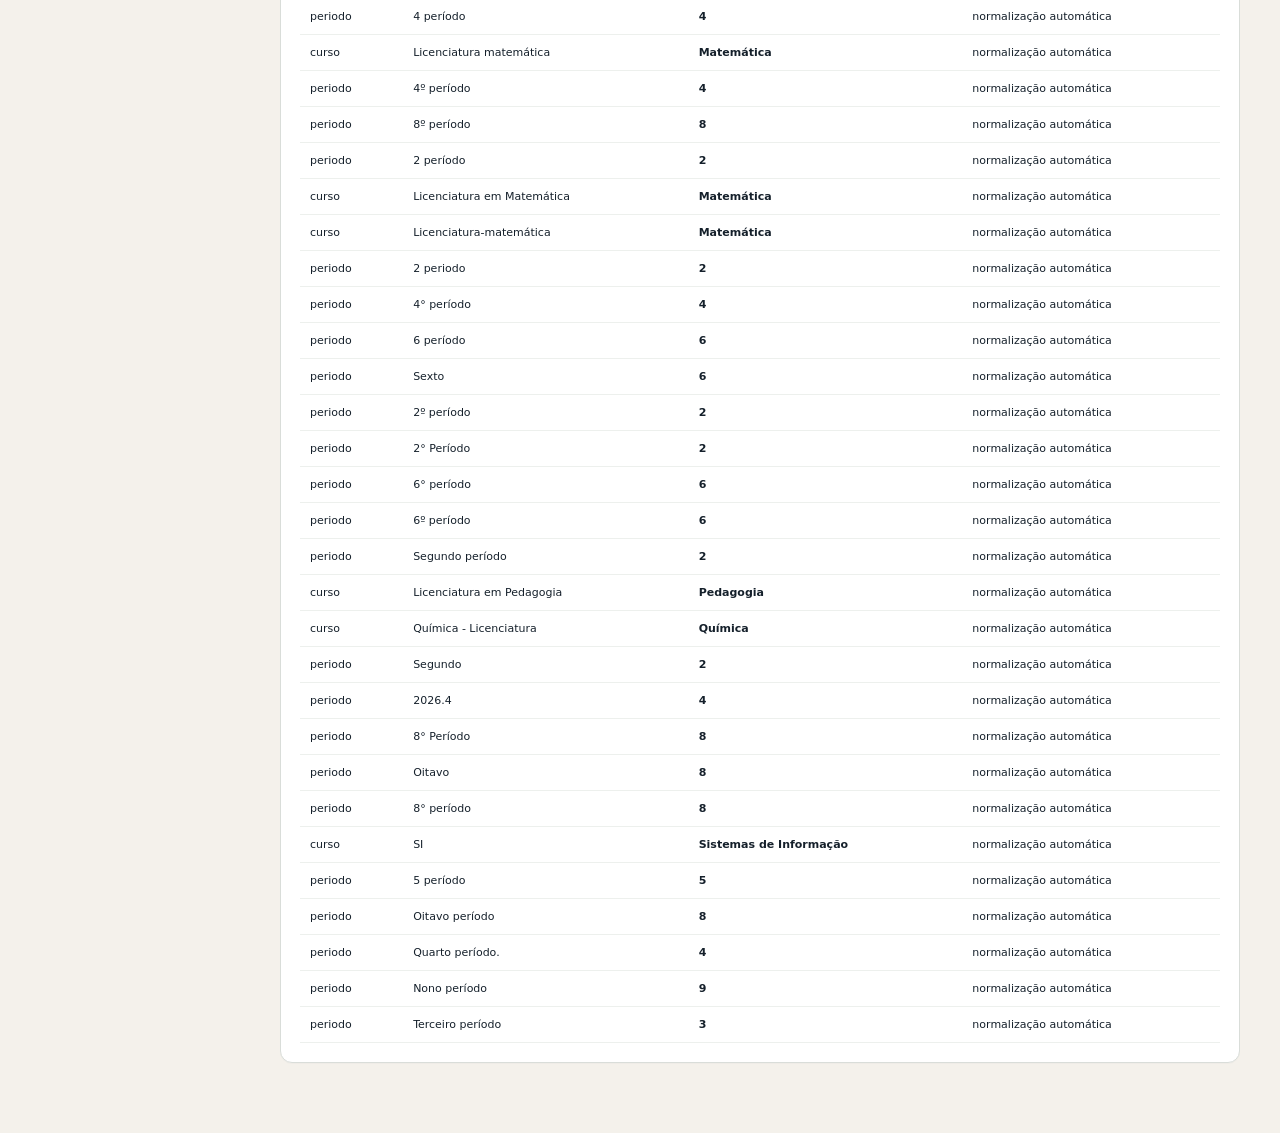
==== commit 9b4fde2d: "Add filter-aware AI analysis" ====
--- a/dashboard/index.html
+++ b/dashboard/index.html
@@ -9,6 +9,7 @@
   <link rel="stylesheet" href="styles.css">
   <link rel="stylesheet" href="ai.css">
   <link rel="stylesheet" href="research.css">
+  <link rel="stylesheet" href="filter-ai.css">
 </head>
 <body>
   <aside class="sidebar">
@@ -94,6 +95,12 @@
     <section id="interpretacao" class="section ai-section">
       <div class="section-heading"><div><span class="section-number">06</span><h2>Interpretação assistida</h2></div><p>Concepções, perspectivas e possibilidades</p></div>
       <div class="ai-disclosure"><span class="ai-badge">IA</span><div><strong>Conteúdo gerado por inteligência artificial</strong><p>As proposições abaixo são hipóteses produzidas por IA. Não são falas dos participantes nem conclusões definitivas e precisam de validação da pesquisadora.</p></div></div>
+      <article class="filter-ai-panel">
+        <header><div><span class="live-dot"></span><strong>Análise IA da seleção atual</strong></div><span id="aiFilterLabel">Todos os dados</span></header>
+        <p id="aiFilterContext" class="filter-ai-context"></p>
+        <div id="aiFilterQuestions" class="filter-ai-questions"></div>
+        <p id="aiFilterCaution" class="filter-ai-caution"></p>
+      </article>
       <article class="ai-thesis"><span>Hipótese central</span><blockquote id="aiThesis"></blockquote></article>
       <div id="aiReadings" class="ai-readings"></div>
       <div class="grid two ai-footer">
--- a/dashboard/filter-ai.css
+++ b/dashboard/filter-ai.css
@@ -0,0 +1 @@
+.filter-ai-panel{background:var(--surface);border:2px solid var(--teal);border-radius:12px;padding:20px;margin-bottom:14px}.filter-ai-panel>header{display:flex;justify-content:space-between;align-items:center;gap:15px;padding-bottom:15px;border-bottom:1px solid var(--line)}.filter-ai-panel>header>div{display:flex;align-items:center;gap:8px}.filter-ai-panel header strong{font-size:13px}.filter-ai-panel header>span{font-size:10px;color:var(--teal);font-weight:800;text-transform:uppercase;letter-spacing:.07em}.live-dot{display:block;width:9px;height:9px;border-radius:50%;background:var(--accent);box-shadow:0 0 0 5px rgba(233,111,66,.14)}.filter-ai-context{font:17px/1.55 Georgia,serif;margin:18px 0}.filter-ai-questions{display:grid;grid-template-columns:repeat(2,minmax(0,1fr));gap:10px}.filter-ai-answer{background:#f4f8f7;border-radius:9px;padding:14px}.filter-ai-answer h4{font-size:11px;margin:0 0 7px;color:var(--teal)}.filter-ai-answer p{font-size:12px;line-height:1.55;margin:0;color:#43515b}.filter-ai-answer strong{color:var(--ink)}.filter-ai-caution{font-size:10px;color:var(--muted);margin:13px 0 0;padding-top:11px;border-top:1px solid var(--line)}@media(max-width:800px){.filter-ai-questions{grid-template-columns:1fr}.filter-ai-panel>header{align-items:flex-start;flex-direction:column}.filter-ai-context{font-size:15px}}
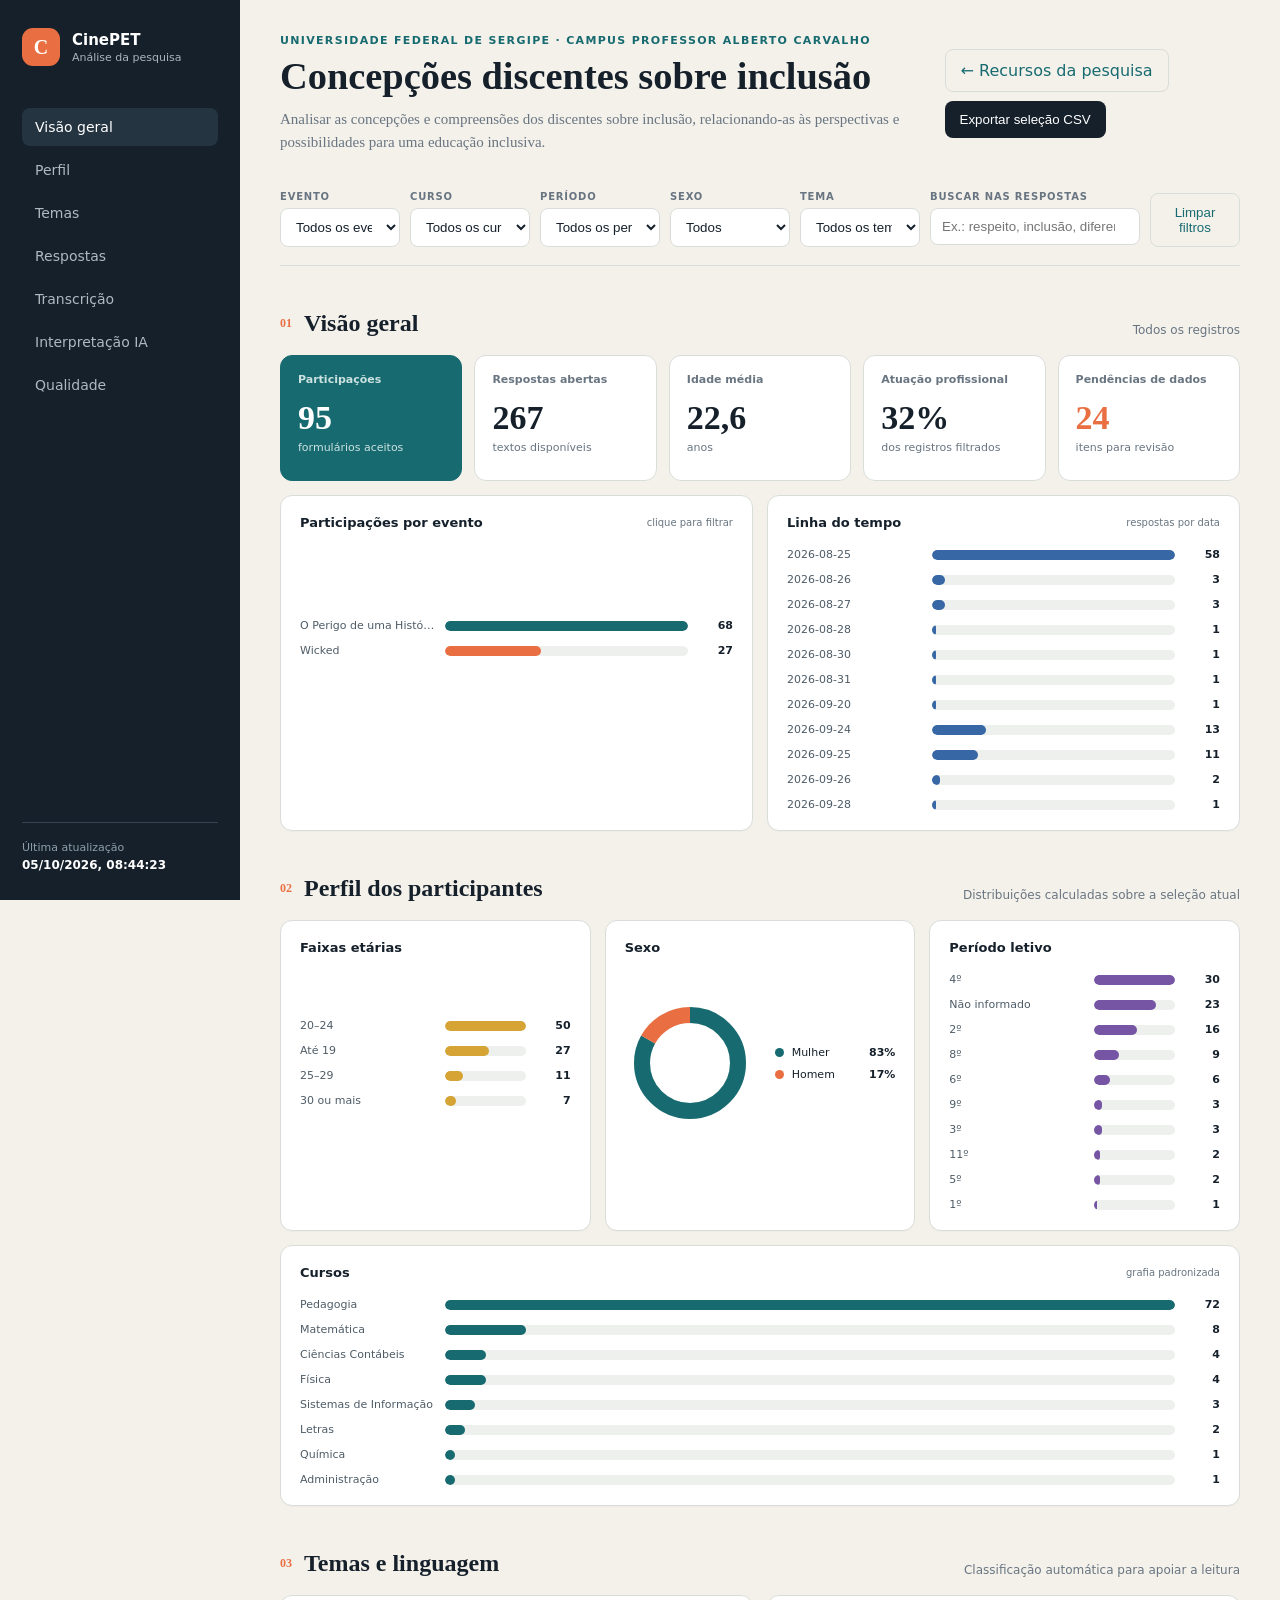
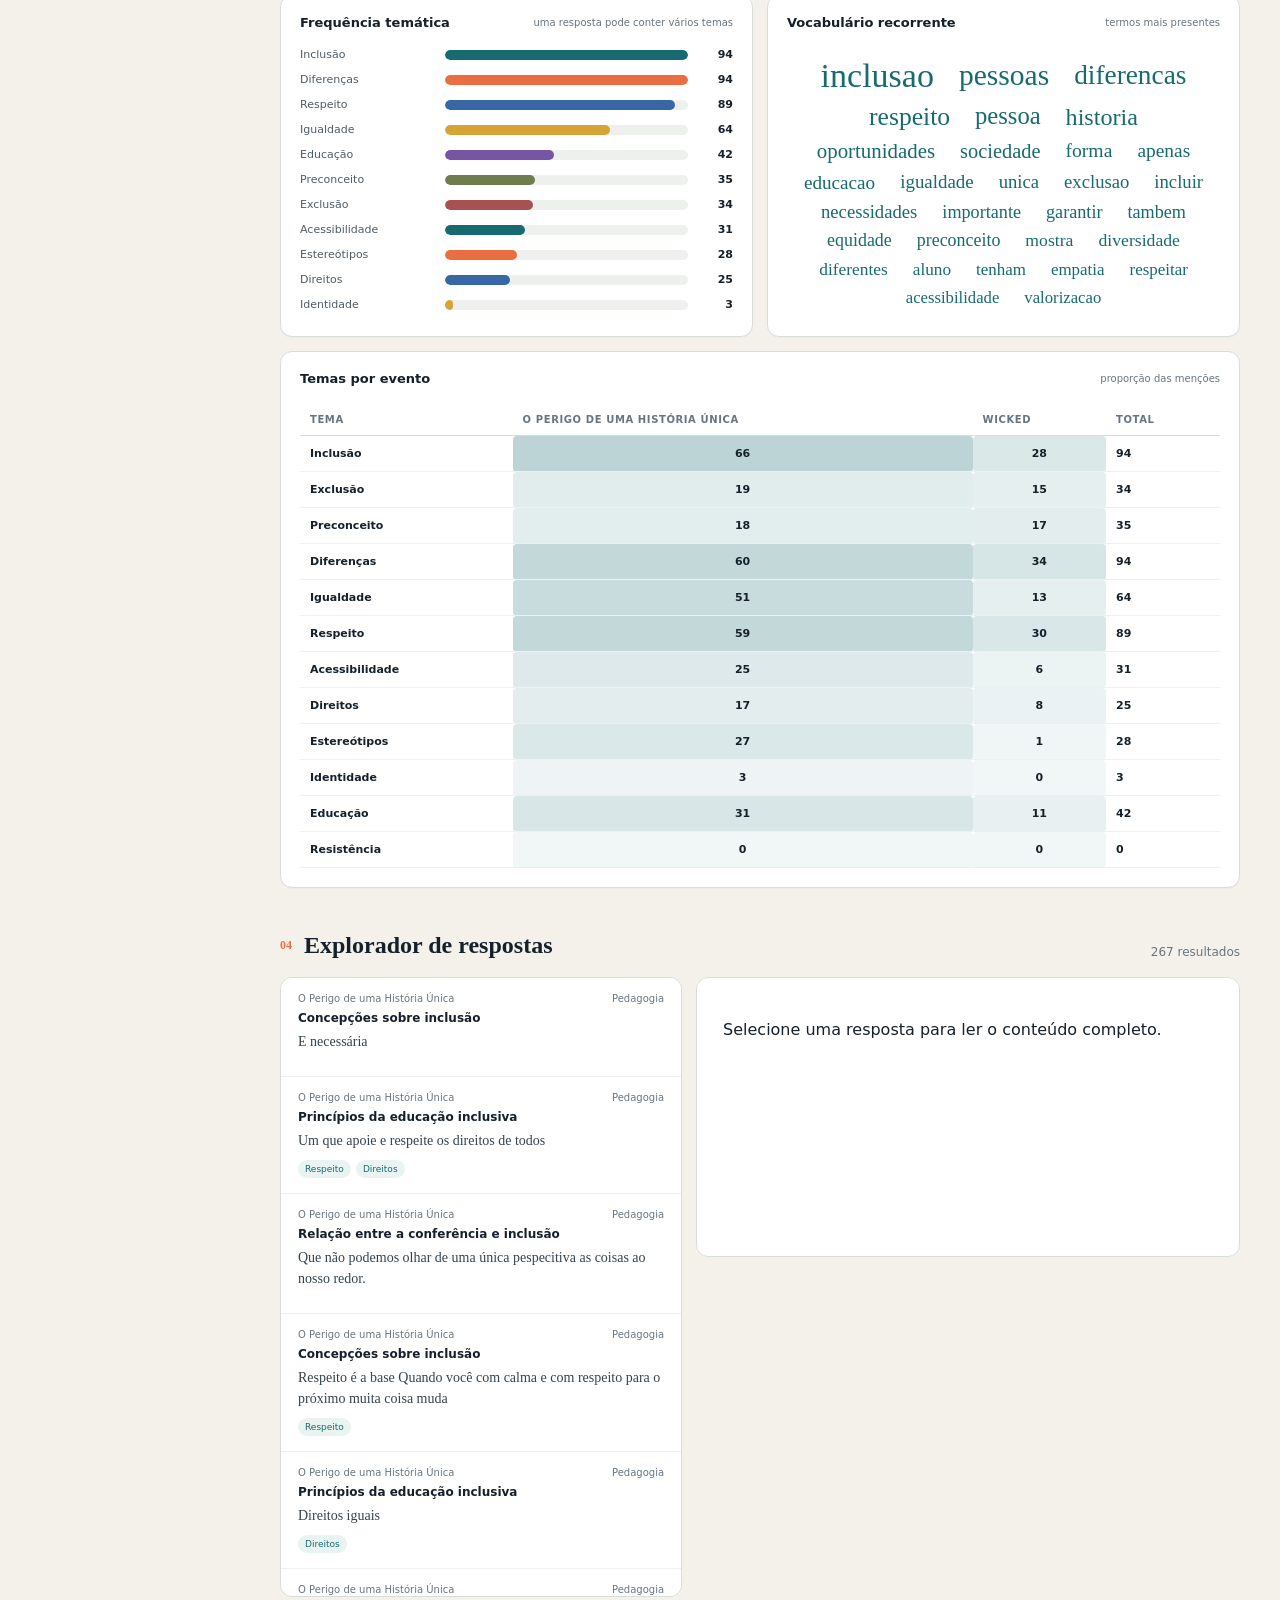
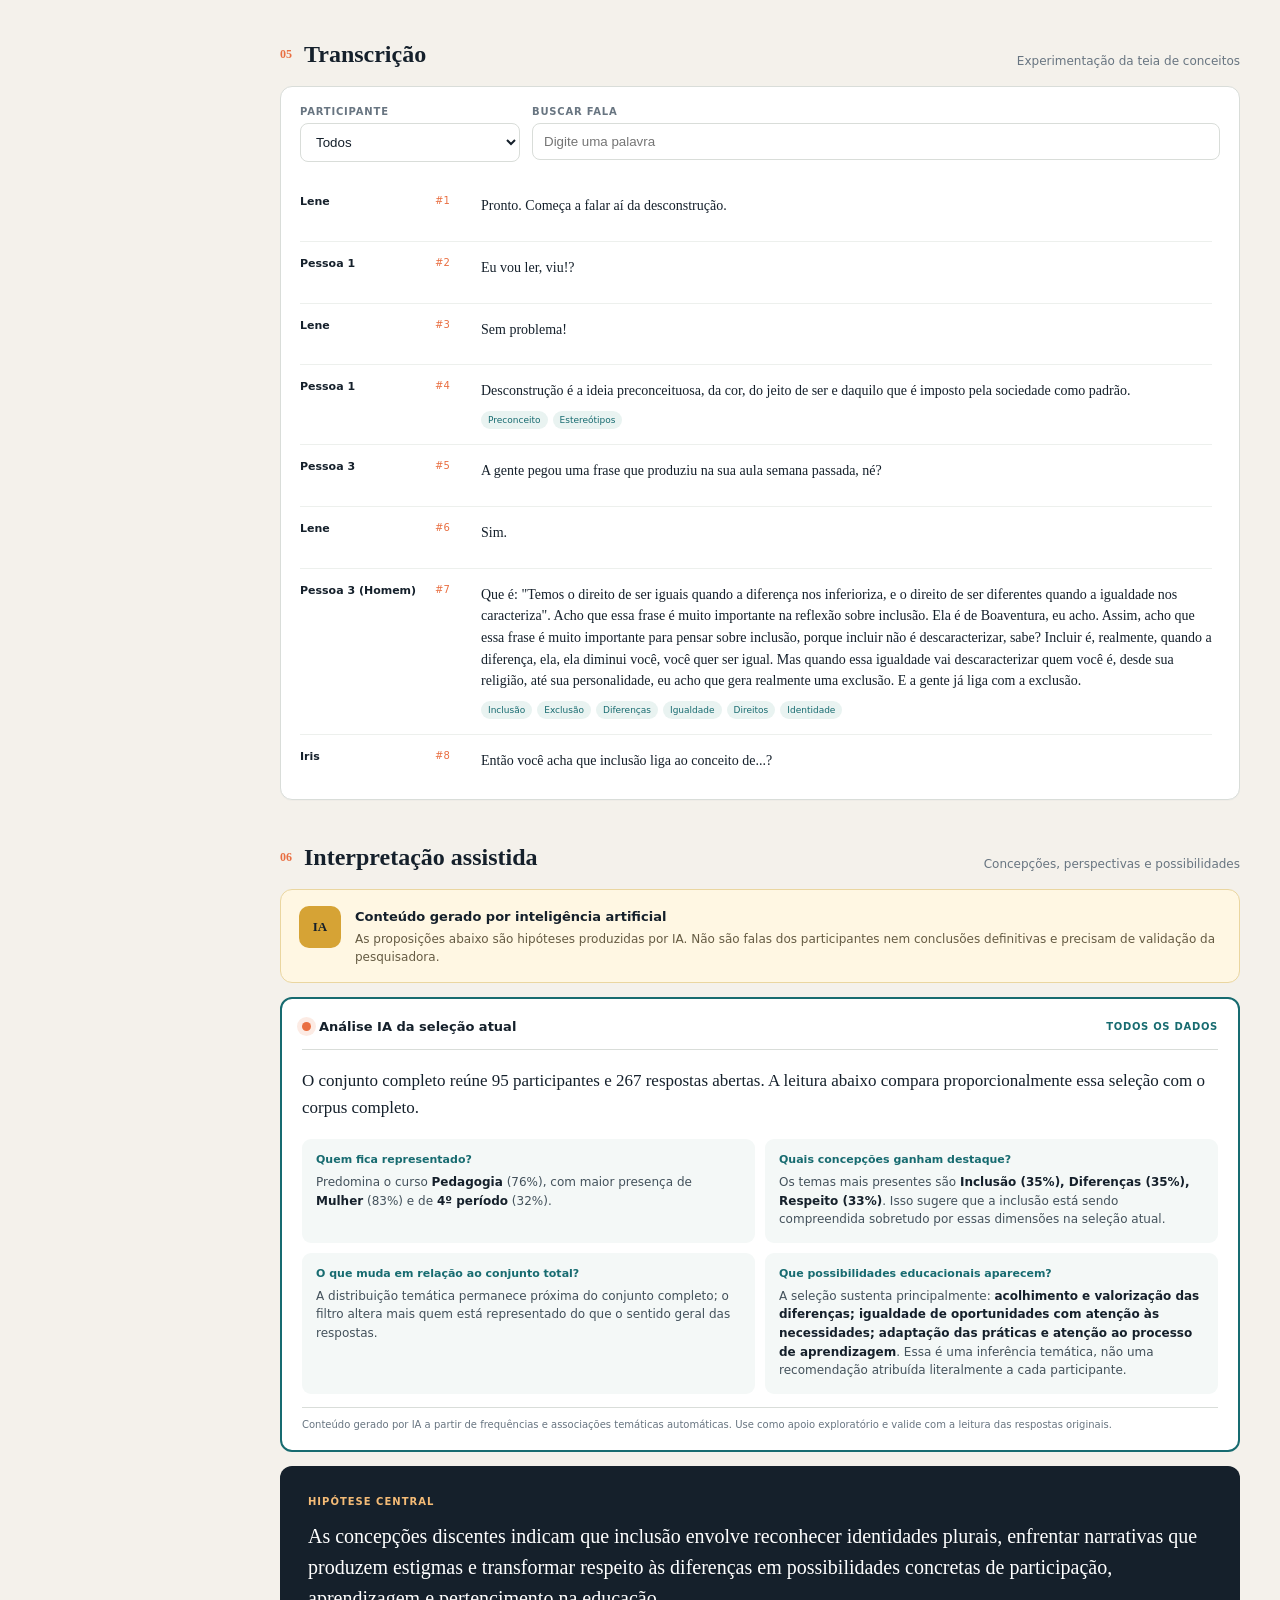
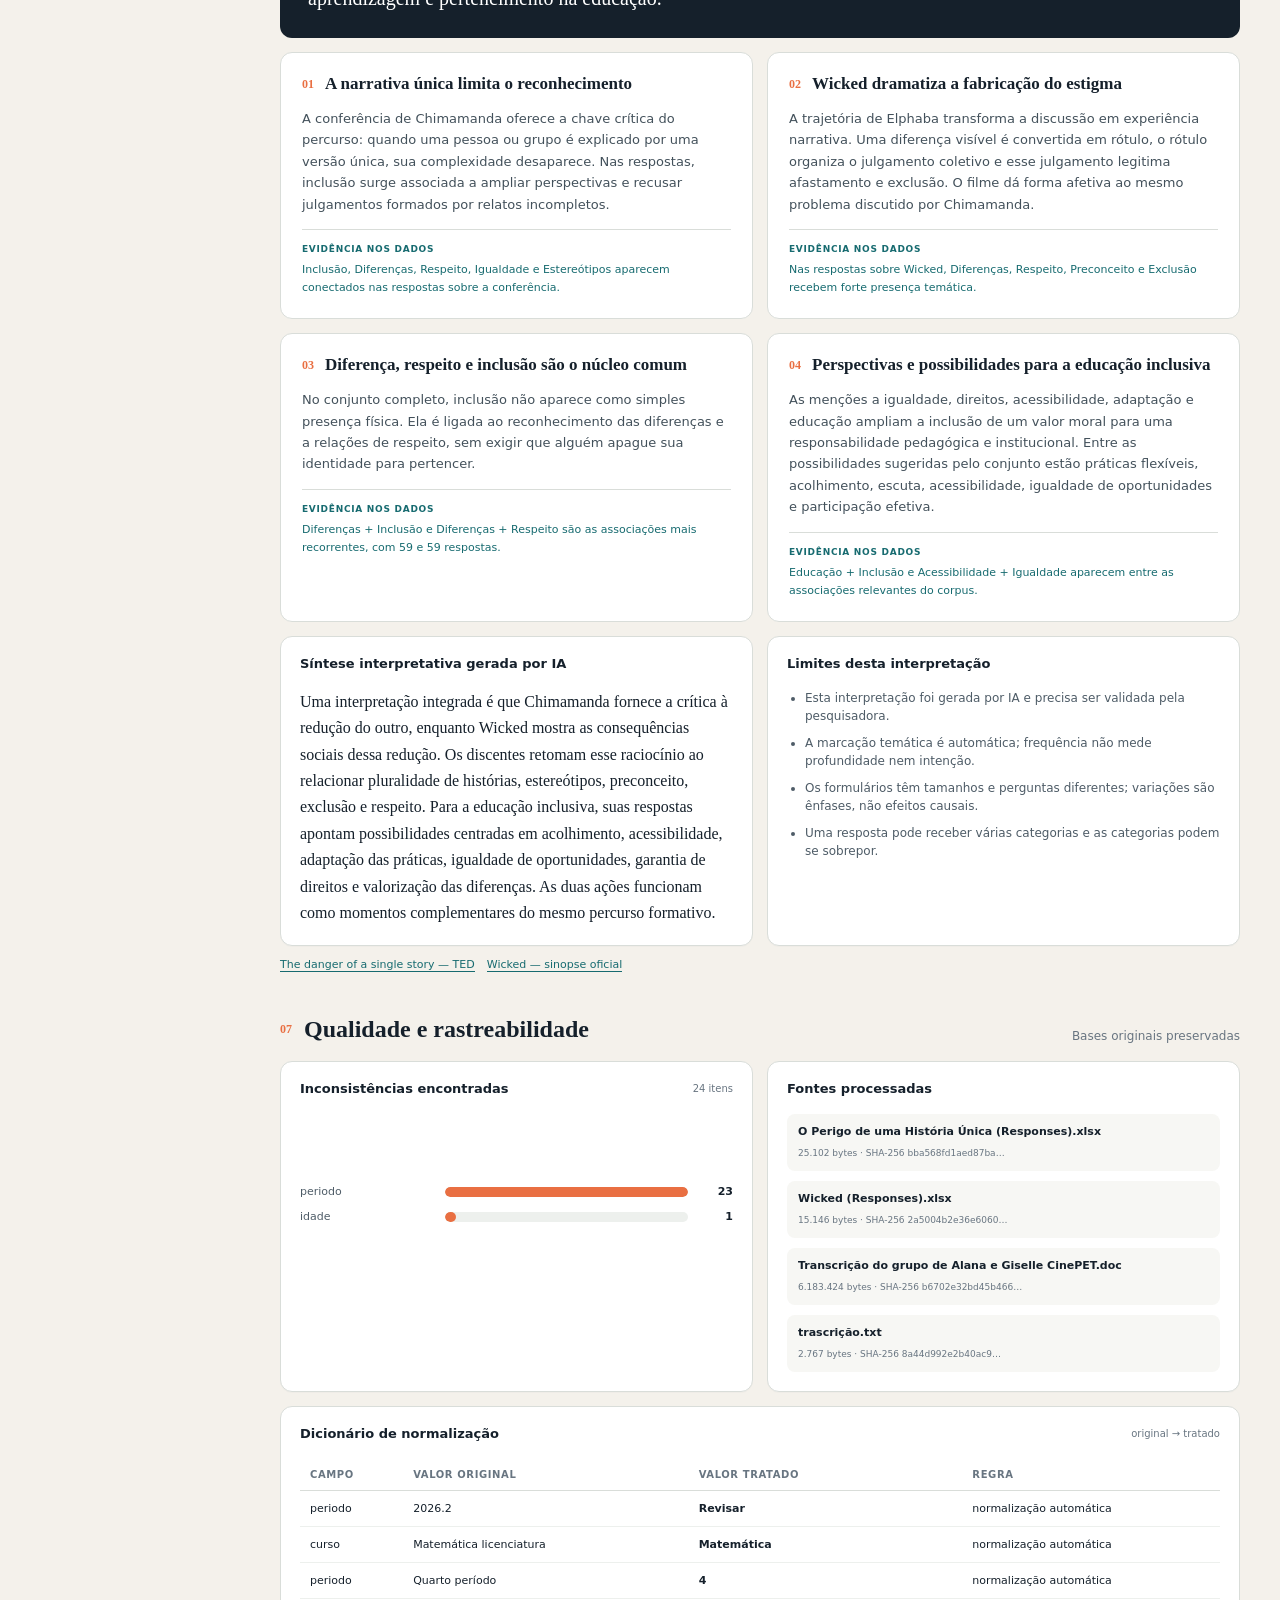
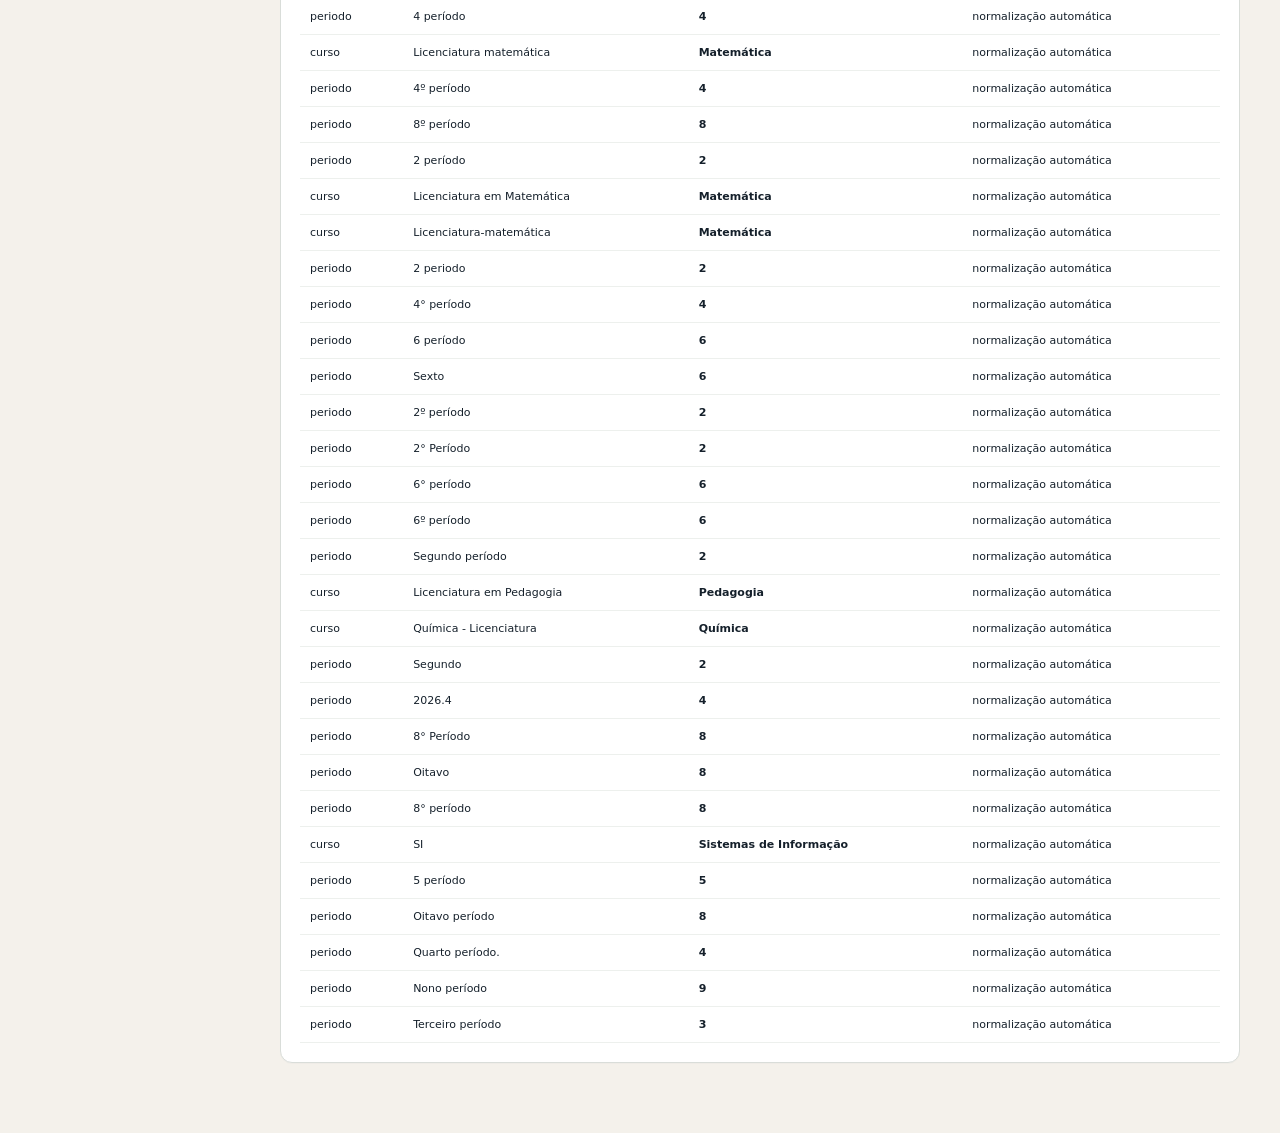
==== commit be909ad5: "." ====
--- a/dashboard/index.html
+++ b/dashboard/index.html
@@ -10,6 +10,7 @@
   <link rel="stylesheet" href="ai.css">
   <link rel="stylesheet" href="research.css">
   <link rel="stylesheet" href="filter-ai.css">
+  <link rel="stylesheet" href="navigation.css">
 </head>
 <body>
   <aside class="sidebar">
@@ -29,7 +30,7 @@
   <main>
     <header class="topbar">
       <div><p class="eyebrow">Universidade Federal de Sergipe · Campus Professor Alberto Carvalho</p><h1>Concepções discentes sobre inclusão</h1><p class="research-objective">Analisar as concepções e compreensões dos discentes sobre inclusão, relacionando-as às perspectivas e possibilidades para uma educação inclusiva.</p></div>
-      <button id="exportBtn" class="button secondary">Exportar seleção CSV</button>
+      <div class="topbar-actions"><a class="button ghost" href="../index.html">← Recursos da pesquisa</a><button id="exportBtn" class="button secondary">Exportar seleção CSV</button></div>
     </header>
 
     <section class="filter-panel" aria-label="Filtros">
--- a/dashboard/navigation.css
+++ b/dashboard/navigation.css
@@ -0,0 +1,3 @@
+.topbar-actions{display:flex;flex-wrap:wrap;align-items:center;gap:9px}
+.topbar-actions a{text-decoration:none;white-space:nowrap}
+@media(max-width:800px){.topbar-actions{width:100%}}
